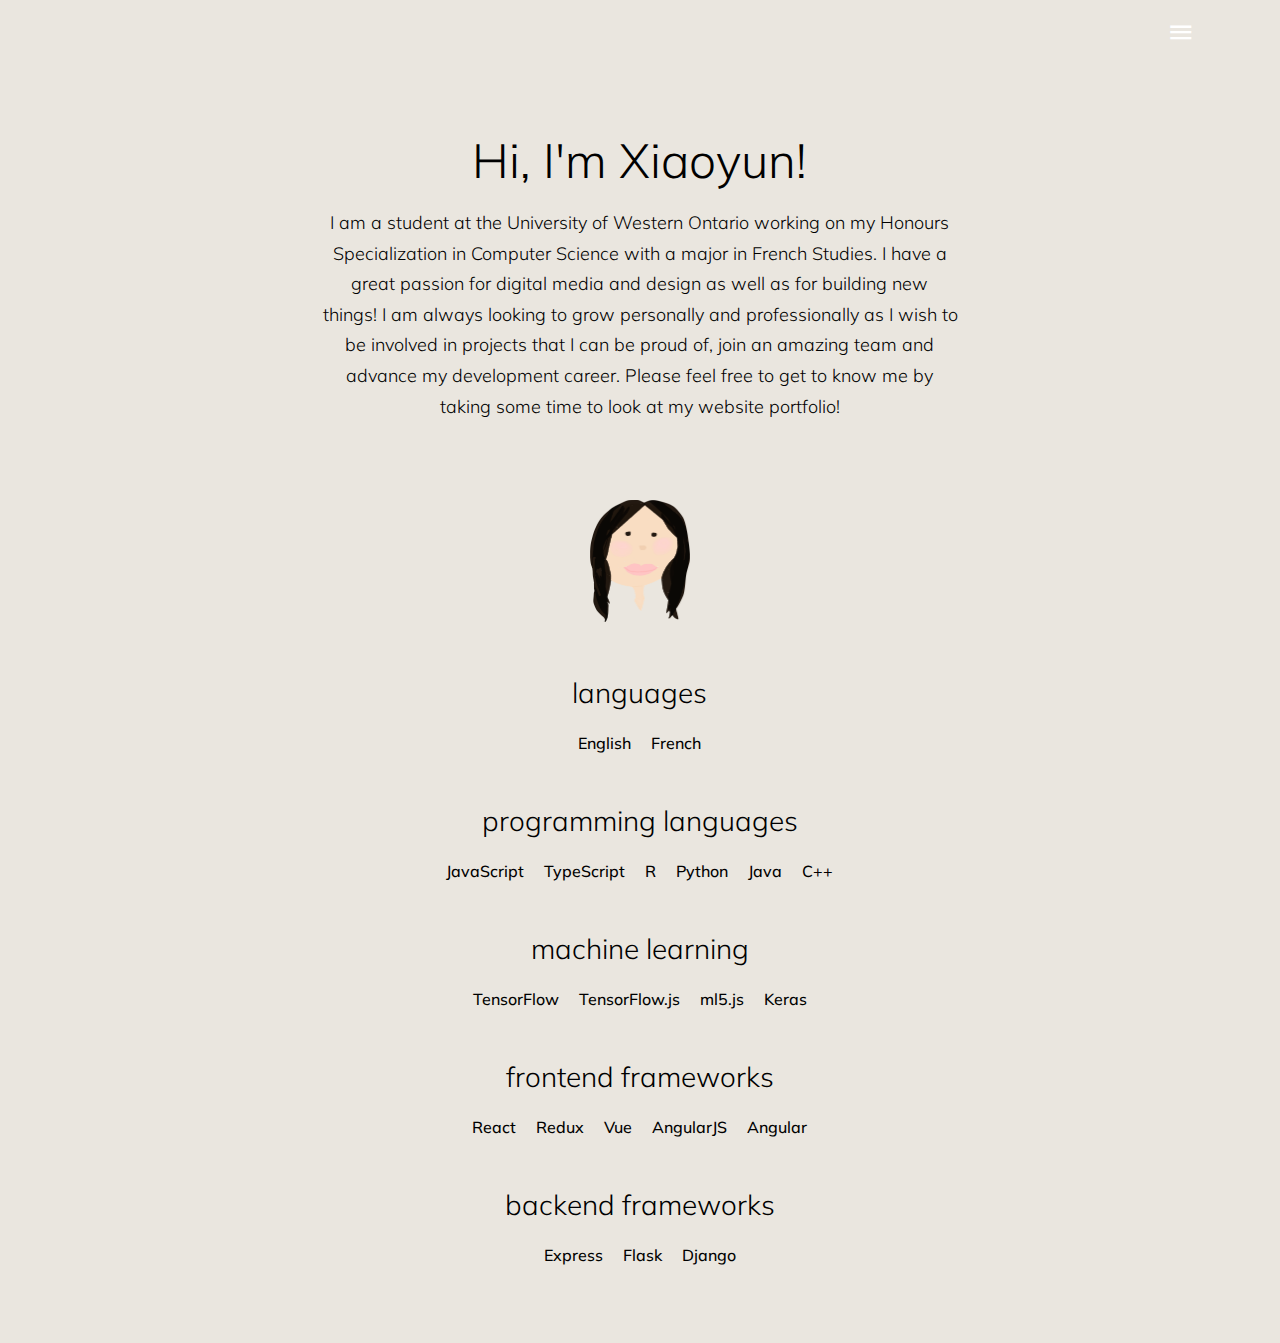
==== about.html @ 7865660e "about,html chane" ====
<!doctype html>
<html lang="en">

  <head>
    <title>Xiaoyun Bonato</title>
    <meta charset="utf-8">
    <meta name="viewport" content="width=device-width, initial-scale=1, shrink-to-fit=no">
 <link rel="shortcut icon" type="image/png" href="images/xb.png"/>

    <link href="https://fonts.googleapis.com/css?family=Muli:400,700" rel="stylesheet">

    <link rel="stylesheet" href="fonts/icomoon/style.css">

    <link rel="stylesheet" href="css/bootstrap.min.css">
    <link rel="stylesheet" href="css/bootstrap-datepicker.css">
    <link rel="stylesheet" href="css/jquery.fancybox.min.css">
    <link rel="stylesheet" href="css/owl.carousel.min.css">
    <link rel="stylesheet" href="css/owl.theme.default.min.css">
    <link rel="stylesheet" href="fonts/flaticon/font/flaticon.css">
    <link rel="stylesheet" href="css/aos.css">

    <!-- MAIN CSS -->
    <link rel="stylesheet" href="css/style.css">

  </head>

  <body data-spy="scroll" data-target=".site-navbar-target" data-offset="300">

    
    <div class="site-wrap" id="home-section">

      <div class="site-mobile-menu site-navbar-target">
        <div class="site-mobile-menu-header">
          <div class="site-mobile-menu-close mt-3">
            <span class="icon-close2 js-menu-toggle"></span>
          </div>
        </div>
        <div class="site-mobile-menu-body"></div>
      </div>



      <header class="site-navbar site-navbar-target" role="banner">

        <div class="container">
          <div class="row align-items-center position-relative">

            <div class="col-3 ">
              <div class="site-logo">
              </div>
            </div>

            <div class="col-9  text-right">
              

              <span class="d-inline-block d-lg-block"><a href="#" class="text-white site-menu-toggle js-menu-toggle py-5 text-white"><span class="icon-menu h3 text-white"></span></a></span>

              

              <nav class="site-navigation text-right ml-auto d-none d-lg-none" role="navigation">
                <ul class="site-menu main-menu js-clone-nav ml-auto ">
                  <li><a href="index.html" class="nav-link">Home</a></li>
                  <li><a href="about.html" class="nav-link">About</a></li>
                  <li><a href="work.html" class="nav-link">Work</a></li>
                  <li><a href="contact.html" class="nav-link">Contact</a></li>
                </ul>
              </nav>
            </div>

            
          </div>
        </div>

      </header>

    <div class="ftco-blocks-cover-1">
      <div class="site-section-cover overlay" style="background-color: #EAE6DF">
        <div class="container">
          <div class="row align-items-center justify-content-center">
            <div class="col-md-7 text-center">
                <div img src="images/xiaoxiao.png" class="img-fluid" alt="Responsive image">
                    <br>
                    <br>
                    <br>
                    <br>
                    <br>
              <h1 class="mb-4 text-black">Hi, I'm Xiaoyun!</h1>
              <p class="mb-4 text-black">I am a student at the University of Western Ontario working on my Honours Specialization in Computer Science with a major in French Studies. I have a great passion for digital media and design as well as for building new things! I am always looking to grow personally and professionally as I wish to be involved in projects that I can be proud of, join an amazing team and advance my development career. Please feel free to get to know me by taking some time to look at my website portfolio! </p>
                    <br>
                    <br>
                    <img src= "images/xia.png" align= "center" width="100px">
                    <br>
                    <br>
                         <br>     
             <h3 class="mb-4 text-black">languages</h3>
                    <h6 class="mb-4 text-black">English &nbsp; &nbsp; French</h6>
                    <br>
                    <h3 class="mb-4 text-black">programming languages</h3>
                    <h6 class="mb-4 text-black">JavaScript &nbsp; &nbsp; TypeScript &nbsp; &nbsp; R &nbsp; &nbsp; Python &nbsp; &nbsp; Java &nbsp; &nbsp; C++</h6>
                    <br>
                    <h3 class="mb-4 text-black">machine learning</h3>
                    <h6 class="mb-4 text-black">TensorFlow &nbsp; &nbsp;  TensorFlow.js &nbsp; &nbsp;  ml5.js &nbsp; &nbsp;  Keras</h6>
                    <br>
                    <h3 class="mb-4 text-black">frontend frameworks</h3>
                    <h6 class="mb-4 text-black">React &nbsp; &nbsp; Redux &nbsp; &nbsp; Vue &nbsp; &nbsp; AngularJS &nbsp; &nbsp; Angular</h6>
                    <br>
                    <h3 class="mb-4 text-black">backend frameworks</h3>
                    <h6 class="mb-4 text-black">Express &nbsp; &nbsp; Flask &nbsp; &nbsp; Django</h6>
                    <br>
                    <br>
                    
                    


                    

                    

              
            </div>
          </div>
        </div>
      </div>
    </div>
      </div>
        </div>


    <script src="js/jquery-3.3.1.min.js"></script>
    <script src="js/jquery-migrate-3.0.0.js"></script>
    <script src="js/popper.min.js"></script>
    <script src="js/bootstrap.min.js"></script>
    <script src="js/owl.carousel.min.js"></script>
    <script src="js/jquery.sticky.js"></script>
    <script src="js/jquery.waypoints.min.js"></script>
    <script src="js/jquery.animateNumber.min.js"></script>
    <script src="js/jquery.fancybox.min.js"></script>
    <script src="js/jquery.stellar.min.js"></script>
    <script src="js/jquery.easing.1.3.js"></script>
    <script src="js/bootstrap-datepicker.min.js"></script>
    <script src="js/isotope.pkgd.min.js"></script>
    <script src="js/aos.js"></script>

    <script src="js/main.js"></script>

  </body>

</html>
---- fonts/icomoon/style.css ----
@font-face {
  font-family: 'icomoon';
  src:  url('fonts/icomoon.eot?10si43');
  src:  url('fonts/icomoon.eot?10si43#iefix') format('embedded-opentype'),
    url('fonts/icomoon.ttf?10si43') format('truetype'),
    url('fonts/icomoon.woff?10si43') format('woff'),
    url('fonts/icomoon.svg?10si43#icomoon') format('svg');
  font-weight: normal;
  font-style: normal;
}

[class^="icon-"], [class*=" icon-"] {
  /* use !important to prevent issues with browser extensions that change fonts */
  font-family: 'icomoon' !important;
  speak: none;
  font-style: normal;
  font-weight: normal;
  font-variant: normal;
  text-transform: none;
  line-height: 1;

  /* Better Font Rendering =========== */
  -webkit-font-smoothing: antialiased;
  -moz-osx-font-smoothing: grayscale;
}

.icon-asterisk:before {
  content: "\f069";
}
.icon-plus:before {
  content: "\f067";
}
.icon-question:before {
  content: "\f128";
}
.icon-minus:before {
  content: "\f068";
}
.icon-glass:before {
  content: "\f000";
}
.icon-music:before {
  content: "\f001";
}
.icon-search:before {
  content: "\f002";
}
.icon-envelope-o:before {
  content: "\f003";
}
.icon-heart:before {
  content: "\f004";
}
.icon-star:before {
  content: "\f005";
}
.icon-star-o:before {
  content: "\f006";
}
.icon-user:before {
  content: "\f007";
}
.icon-film:before {
  content: "\f008";
}
.icon-th-large:before {
  content: "\f009";
}
.icon-th:before {
  content: "\f00a";
}
.icon-th-list:before {
  content: "\f00b";
}
.icon-check:before {
  content: "\f00c";
}
.icon-close:before {
  content: "\f00d";
}
.icon-remove:before {
  content: "\f00d";
}
.icon-times:before {
  content: "\f00d";
}
.icon-search-plus:before {
  content: "\f00e";
}
.icon-search-minus:before {
  content: "\f010";
}
.icon-power-off:before {
  content: "\f011";
}
.icon-signal:before {
  content: "\f012";
}
.icon-cog:before {
  content: "\f013";
}
.icon-gear:before {
  content: "\f013";
}
.icon-trash-o:before {
  content: "\f014";
}
.icon-home:before {
  content: "\f015";
}
.icon-file-o:before {
  content: "\f016";
}
.icon-clock-o:before {
  content: "\f017";
}
.icon-road:before {
  content: "\f018";
}
.icon-download:before {
  content: "\f019";
}
.icon-arrow-circle-o-down:before {
  content: "\f01a";
}
.icon-arrow-circle-o-up:before {
  content: "\f01b";
}
.icon-inbox:before {
  content: "\f01c";
}
.icon-play-circle-o:before {
  content: "\f01d";
}
.icon-repeat:before {
  content: "\f01e";
}
.icon-rotate-right:before {
  content: "\f01e";
}
.icon-refresh:before {
  content: "\f021";
}
.icon-list-alt:before {
  content: "\f022";
}
.icon-lock:before {
  content: "\f023";
}
.icon-flag:before {
  content: "\f024";
}
.icon-headphones:before {
  content: "\f025";
}
.icon-volume-off:before {
  content: "\f026";
}
.icon-volume-down:before {
  content: "\f027";
}
.icon-volume-up:before {
  content: "\f028";
}
.icon-qrcode:before {
  content: "\f029";
}
.icon-barcode:before {
  content: "\f02a";
}
.icon-tag:before {
  content: "\f02b";
}
.icon-tags:before {
  content: "\f02c";
}
.icon-book:before {
  content: "\f02d";
}
.icon-bookmark:before {
  content: "\f02e";
}
.icon-print:before {
  content: "\f02f";
}
.icon-camera:before {
  content: "\f030";
}
.icon-font:before {
  content: "\f031";
}
.icon-bold:before {
  content: "\f032";
}
.icon-italic:before {
  content: "\f033";
}
.icon-text-height:before {
  content: "\f034";
}
.icon-text-width:before {
  content: "\f035";
}
.icon-align-left:before {
  content: "\f036";
}
.icon-align-center:before {
  content: "\f037";
}
.icon-align-right:before {
  content: "\f038";
}
.icon-align-justify:before {
  content: "\f039";
}
.icon-list:before {
  content: "\f03a";
}
.icon-dedent:before {
  content: "\f03b";
}
.icon-outdent:before {
  content: "\f03b";
}
.icon-indent:before {
  content: "\f03c";
}
.icon-video-camera:before {
  content: "\f03d";
}
.icon-image:before {
  content: "\f03e";
}
.icon-photo:before {
  content: "\f03e";
}
.icon-picture-o:before {
  content: "\f03e";
}
.icon-pencil:before {
  content: "\f040";
}
.icon-map-marker:before {
  content: "\f041";
}
.icon-adjust:before {
  content: "\f042";
}
.icon-tint:before {
  content: "\f043";
}
.icon-edit:before {
  content: "\f044";
}
.icon-pencil-square-o:before {
  content: "\f044";
}
.icon-share-square-o:before {
  content: "\f045";
}
.icon-check-square-o:before {
  content: "\f046";
}
.icon-arrows:before {
  content: "\f047";
}
.icon-step-backward:before {
  content: "\f048";
}
.icon-fast-backward:before {
  content: "\f049";
}
.icon-backward:before {
  content: "\f04a";
}
.icon-play:before {
  content: "\f04b";
}
.icon-pause:before {
  content: "\f04c";
}
.icon-stop:before {
  content: "\f04d";
}
.icon-forward:before {
  content: "\f04e";
}
.icon-fast-forward:before {
  content: "\f050";
}
.icon-step-forward:before {
  content: "\f051";
}
.icon-eject:before {
  content: "\f052";
}
.icon-chevron-left:before {
  content: "\f053";
}
.icon-chevron-right:before {
  content: "\f054";
}
.icon-plus-circle:before {
  content: "\f055";
}
.icon-minus-circle:before {
  content: "\f056";
}
.icon-times-circle:before {
  content: "\f057";
}
.icon-check-circle:before {
  content: "\f058";
}
.icon-question-circle:before {
  content: "\f059";
}
.icon-info-circle:before {
  content: "\f05a";
}
.icon-crosshairs:before {
  content: "\f05b";
}
.icon-times-circle-o:before {
  content: "\f05c";
}
.icon-check-circle-o:before {
  content: "\f05d";
}
.icon-ban:before {
  content: "\f05e";
}
.icon-arrow-left:before {
  content: "\f060";
}
.icon-arrow-right:before {
  content: "\f061";
}
.icon-arrow-up:before {
  content: "\f062";
}
.icon-arrow-down:before {
  content: "\f063";
}
.icon-mail-forward:before {
  content: "\f064";
}
.icon-share:before {
  content: "\f064";
}
.icon-expand:before {
  content: "\f065";
}
.icon-compress:before {
  content: "\f066";
}
.icon-exclamation-circle:before {
  content: "\f06a";
}
.icon-gift:before {
  content: "\f06b";
}
.icon-leaf:before {
  content: "\f06c";
}
.icon-fire:before {
  content: "\f06d";
}
.icon-eye:before {
  content: "\f06e";
}
.icon-eye-slash:before {
  content: "\f070";
}
.icon-exclamation-triangle:before {
  content: "\f071";
}
.icon-warning:before {
  content: "\f071";
}
.icon-plane:before {
  content: "\f072";
}
.icon-calendar:before {
  content: "\f073";
}
.icon-random:before {
  content: "\f074";
}
.icon-comment:before {
  content: "\f075";
}
.icon-magnet:before {
  content: "\f076";
}
.icon-chevron-up:before {
  content: "\f077";
}
.icon-chevron-down:before {
  content: "\f078";
}
.icon-retweet:before {
  content: "\f079";
}
.icon-shopping-cart:before {
  content: "\f07a";
}
.icon-folder:before {
  content: "\f07b";
}
.icon-folder-open:before {
  content: "\f07c";
}
.icon-arrows-v:before {
  content: "\f07d";
}
.icon-arrows-h:before {
  content: "\f07e";
}
.icon-bar-chart:before {
  content: "\f080";
}
.icon-bar-chart-o:before {
  content: "\f080";
}
.icon-twitter-square:before {
  content: "\f081";
}
.icon-facebook-square:before {
  content: "\f082";
}
.icon-camera-retro:before {
  content: "\f083";
}
.icon-key:before {
  content: "\f084";
}
.icon-cogs:before {
  content: "\f085";
}
.icon-gears:before {
  content: "\f085";
}
.icon-comments:before {
  content: "\f086";
}
.icon-thumbs-o-up:before {
  content: "\f087";
}
.icon-thumbs-o-down:before {
  content: "\f088";
}
.icon-star-half:before {
  content: "\f089";
}
.icon-heart-o:before {
  content: "\f08a";
}
.icon-sign-out:before {
  content: "\f08b";
}
.icon-linkedin-square:before {
  content: "\f08c";
}
.icon-thumb-tack:before {
  content: "\f08d";
}
.icon-external-link:before {
  content: "\f08e";
}
.icon-sign-in:before {
  content: "\f090";
}
.icon-trophy:before {
  content: "\f091";
}
.icon-github-square:before {
  content: "\f092";
}
.icon-upload:before {
  content: "\f093";
}
.icon-lemon-o:before {
  content: "\f094";
}
.icon-phone:before {
  content: "\f095";
}
.icon-square-o:before {
  content: "\f096";
}
.icon-bookmark-o:before {
  content: "\f097";
}
.icon-phone-square:before {
  content: "\f098";
}
.icon-twitter:before {
  content: "\f099";
}
.icon-facebook:before {
  content: "\f09a";
}
.icon-facebook-f:before {
  content: "\f09a";
}
.icon-github:before {
  content: "\f09b";
}
.icon-unlock:before {
  content: "\f09c";
}
.icon-credit-card:before {
  content: "\f09d";
}
.icon-feed:before {
  content: "\f09e";
}
.icon-rss:before {
  content: "\f09e";
}
.icon-hdd-o:before {
  content: "\f0a0";
}
.icon-bullhorn:before {
  content: "\f0a1";
}
.icon-bell-o:before {
  content: "\f0a2";
}
.icon-certificate:before {
  content: "\f0a3";
}
.icon-hand-o-right:before {
  content: "\f0a4";
}
.icon-hand-o-left:before {
  content: "\f0a5";
}
.icon-hand-o-up:before {
  content: "\f0a6";
}
.icon-hand-o-down:before {
  content: "\f0a7";
}
.icon-arrow-circle-left:before {
  content: "\f0a8";
}
.icon-arrow-circle-right:before {
  content: "\f0a9";
}
.icon-arrow-circle-up:before {
  content: "\f0aa";
}
.icon-arrow-circle-down:before {
  content: "\f0ab";
}
.icon-globe:before {
  content: "\f0ac";
}
.icon-wrench:before {
  content: "\f0ad";
}
.icon-tasks:before {
  content: "\f0ae";
}
.icon-filter:before {
  content: "\f0b0";
}
.icon-briefcase:before {
  content: "\f0b1";
}
.icon-arrows-alt:before {
  content: "\f0b2";
}
.icon-group:before {
  content: "\f0c0";
}
.icon-users:before {
  content: "\f0c0";
}
.icon-chain:before {
  content: "\f0c1";
}
.icon-link:before {
  content: "\f0c1";
}
.icon-cloud:before {
  content: "\f0c2";
}
.icon-flask:before {
  content: "\f0c3";
}
.icon-cut:before {
  content: "\f0c4";
}
.icon-scissors:before {
  content: "\f0c4";
}
.icon-copy:before {
  content: "\f0c5";
}
.icon-files-o:before {
  content: "\f0c5";
}
.icon-paperclip:before {
  content: "\f0c6";
}
.icon-floppy-o:before {
  content: "\f0c7";
}
.icon-save:before {
  content: "\f0c7";
}
.icon-square:before {
  content: "\f0c8";
}
.icon-bars:before {
  content: "\f0c9";
}
.icon-navicon:before {
  content: "\f0c9";
}
.icon-reorder:before {
  content: "\f0c9";
}
.icon-list-ul:before {
  content: "\f0ca";
}
.icon-list-ol:before {
  content: "\f0cb";
}
.icon-strikethrough:before {
  content: "\f0cc";
}
.icon-underline:before {
  content: "\f0cd";
}
.icon-table:before {
  content: "\f0ce";
}
.icon-magic:before {
  content: "\f0d0";
}
.icon-truck:before {
  content: "\f0d1";
}
.icon-pinterest:before {
  content: "\f0d2";
}
.icon-pinterest-square:before {
  content: "\f0d3";
}
.icon-google-plus-square:before {
  content: "\f0d4";
}
.icon-google-plus:before {
  content: "\f0d5";
}
.icon-money:before {
  content: "\f0d6";
}
.icon-caret-down:before {
  content: "\f0d7";
}
.icon-caret-up:before {
  content: "\f0d8";
}
.icon-caret-left:before {
  content: "\f0d9";
}
.icon-caret-right:before {
  content: "\f0da";
}
.icon-columns:before {
  content: "\f0db";
}
.icon-sort:before {
  content: "\f0dc";
}
.icon-unsorted:before {
  content: "\f0dc";
}
.icon-sort-desc:before {
  content: "\f0dd";
}
.icon-sort-down:before {
  content: "\f0dd";
}
.icon-sort-asc:before {
  content: "\f0de";
}
.icon-sort-up:before {
  content: "\f0de";
}
.icon-envelope:before {
  content: "\f0e0";
}
.icon-linkedin:before {
  content: "\f0e1";
}
.icon-rotate-left:before {
  content: "\f0e2";
}
.icon-undo:before {
  content: "\f0e2";
}
.icon-gavel:before {
  content: "\f0e3";
}
.icon-legal:before {
  content: "\f0e3";
}
.icon-dashboard:before {
  content: "\f0e4";
}
.icon-tachometer:before {
  content: "\f0e4";
}
.icon-comment-o:before {
  content: "\f0e5";
}
.icon-comments-o:before {
  content: "\f0e6";
}
.icon-bolt:before {
  content: "\f0e7";
}
.icon-flash:before {
  content: "\f0e7";
}
.icon-sitemap:before {
  content: "\f0e8";
}
.icon-umbrella:before {
  content: "\f0e9";
}
.icon-clipboard:before {
  content: "\f0ea";
}
.icon-paste:before {
  content: "\f0ea";
}
.icon-lightbulb-o:before {
  content: "\f0eb";
}
.icon-exchange:before {
  content: "\f0ec";
}
.icon-cloud-download:before {
  content: "\f0ed";
}
.icon-cloud-upload:before {
  content: "\f0ee";
}
.icon-user-md:before {
  content: "\f0f0";
}
.icon-stethoscope:before {
  content: "\f0f1";
}
.icon-suitcase:before {
  content: "\f0f2";
}
.icon-bell:before {
  content: "\f0f3";
}
.icon-coffee:before {
  content: "\f0f4";
}
.icon-cutlery:before {
  content: "\f0f5";
}
.icon-file-text-o:before {
  content: "\f0f6";
}
.icon-building-o:before {
  content: "\f0f7";
}
.icon-hospital-o:before {
  content: "\f0f8";
}
.icon-ambulance:before {
  content: "\f0f9";
}
.icon-medkit:before {
  content: "\f0fa";
}
.icon-fighter-jet:before {
  content: "\f0fb";
}
.icon-beer:before {
  content: "\f0fc";
}
.icon-h-square:before {
  content: "\f0fd";
}
.icon-plus-square:before {
  content: "\f0fe";
}
.icon-angle-double-left:before {
  content: "\f100";
}
.icon-angle-double-right:before {
  content: "\f101";
}
.icon-angle-double-up:before {
  content: "\f102";
}
.icon-angle-double-down:before {
  content: "\f103";
}
.icon-angle-left:before {
  content: "\f104";
}
.icon-angle-right:before {
  content: "\f105";
}
.icon-angle-up:before {
  content: "\f106";
}
.icon-angle-down:before {
  content: "\f107";
}
.icon-desktop:before {
  content: "\f108";
}
.icon-laptop:before {
  content: "\f109";
}
.icon-tablet:before {
  content: "\f10a";
}
.icon-mobile:before {
  content: "\f10b";
}
.icon-mobile-phone:before {
  content: "\f10b";
}
.icon-circle-o:before {
  content: "\f10c";
}
.icon-quote-left:before {
  content: "\f10d";
}
.icon-quote-right:before {
  content: "\f10e";
}
.icon-spinner:before {
  content: "\f110";
}
.icon-circle:before {
  content: "\f111";
}
.icon-mail-reply:before {
  content: "\f112";
}
.icon-reply:before {
  content: "\f112";
}
.icon-github-alt:before {
  content: "\f113";
}
.icon-folder-o:before {
  content: "\f114";
}
.icon-folder-open-o:before {
  content: "\f115";
}
.icon-smile-o:before {
  content: "\f118";
}
.icon-frown-o:before {
  content: "\f119";
}
.icon-meh-o:before {
  content: "\f11a";
}
.icon-gamepad:before {
  content: "\f11b";
}
.icon-keyboard-o:before {
  content: "\f11c";
}
.icon-flag-o:before {
  content: "\f11d";
}
.icon-flag-checkered:before {
  content: "\f11e";
}
.icon-terminal:before {
  content: "\f120";
}
.icon-code:before {
  content: "\f121";
}
.icon-mail-reply-all:before {
  content: "\f122";
}
.icon-reply-all:before {
  content: "\f122";
}
.icon-star-half-empty:before {
  content: "\f123";
}
.icon-star-half-full:before {
  content: "\f123";
}
.icon-star-half-o:before {
  content: "\f123";
}
.icon-location-arrow:before {
  content: "\f124";
}
.icon-crop:before {
  content: "\f125";
}
.icon-code-fork:before {
  content: "\f126";
}
.icon-chain-broken:before {
  content: "\f127";
}
.icon-unlink:before {
  content: "\f127";
}
.icon-info:before {
  content: "\f129";
}
.icon-exclamation:before {
  content: "\f12a";
}
.icon-superscript:before {
  content: "\f12b";
}
.icon-subscript:before {
  content: "\f12c";
}
.icon-eraser:before {
  content: "\f12d";
}
.icon-puzzle-piece:before {
  content: "\f12e";
}
.icon-microphone:before {
  content: "\f130";
}
.icon-microphone-slash:before {
  content: "\f131";
}
.icon-shield:before {
  content: "\f132";
}
.icon-calendar-o:before {
  content: "\f133";
}
.icon-fire-extinguisher:before {
  content: "\f134";
}
.icon-rocket:before {
  content: "\f135";
}
.icon-maxcdn:before {
  content: "\f136";
}
.icon-chevron-circle-left:before {
  content: "\f137";
}
.icon-chevron-circle-right:before {
  content: "\f138";
}
.icon-chevron-circle-up:before {
  content: "\f139";
}
.icon-chevron-circle-down:before {
  content: "\f13a";
}
.icon-html5:before {
  content: "\f13b";
}
.icon-css3:before {
  content: "\f13c";
}
.icon-anchor:before {
  content: "\f13d";
}
.icon-unlock-alt:before {
  content: "\f13e";
}
.icon-bullseye:before {
  content: "\f140";
}
.icon-ellipsis-h:before {
  content: "\f141";
}
.icon-ellipsis-v:before {
  content: "\f142";
}
.icon-rss-square:before {
  content: "\f143";
}
.icon-play-circle:before {
  content: "\f144";
}
.icon-ticket:before {
  content: "\f145";
}
.icon-minus-square:before {
  content: "\f146";
}
.icon-minus-square-o:before {
  content: "\f147";
}
.icon-level-up:before {
  content: "\f148";
}
.icon-level-down:before {
  content: "\f149";
}
.icon-check-square:before {
  content: "\f14a";
}
.icon-pencil-square:before {
  content: "\f14b";
}
.icon-external-link-square:before {
  content: "\f14c";
}
.icon-share-square:before {
  content: "\f14d";
}
.icon-compass:before {
  content: "\f14e";
}
.icon-caret-square-o-down:before {
  content: "\f150";
}
.icon-toggle-down:before {
  content: "\f150";
}
.icon-caret-square-o-up:before {
  content: "\f151";
}
.icon-toggle-up:before {
  content: "\f151";
}
.icon-caret-square-o-right:before {
  content: "\f152";
}
.icon-toggle-right:before {
  content: "\f152";
}
.icon-eur:before {
  content: "\f153";
}
.icon-euro:before {
  content: "\f153";
}
.icon-gbp:before {
  content: "\f154";
}
.icon-dollar:before {
  content: "\f155";
}
.icon-usd:before {
  content: "\f155";
}
.icon-inr:before {
  content: "\f156";
}
.icon-rupee:before {
  content: "\f156";
}
.icon-cny:before {
  content: "\f157";
}
.icon-jpy:before {
  content: "\f157";
}
.icon-rmb:before {
  content: "\f157";
}
.icon-yen:before {
  content: "\f157";
}
.icon-rouble:before {
  content: "\f158";
}
.icon-rub:before {
  content: "\f158";
}
.icon-ruble:before {
  content: "\f158";
}
.icon-krw:before {
  content: "\f159";
}
.icon-won:before {
  content: "\f159";
}
.icon-bitcoin:before {
  content: "\f15a";
}
.icon-btc:before {
  content: "\f15a";
}
.icon-file:before {
  content: "\f15b";
}
.icon-file-text:before {
  content: "\f15c";
}
.icon-sort-alpha-asc:before {
  content: "\f15d";
}
.icon-sort-alpha-desc:before {
  content: "\f15e";
}
.icon-sort-amount-asc:before {
  content: "\f160";
}
.icon-sort-amount-desc:before {
  content: "\f161";
}
.icon-sort-numeric-asc:before {
  content: "\f162";
}
.icon-sort-numeric-desc:before {
  content: "\f163";
}
.icon-thumbs-up:before {
  content: "\f164";
}
.icon-thumbs-down:before {
  content: "\f165";
}
.icon-youtube-square:before {
  content: "\f166";
}
.icon-youtube:before {
  content: "\f167";
}
.icon-xing:before {
  content: "\f168";
}
.icon-xing-square:before {
  content: "\f169";
}
.icon-youtube-play:before {
  content: "\f16a";
}
.icon-dropbox:before {
  content: "\f16b";
}
.icon-stack-overflow:before {
  content: "\f16c";
}
.icon-instagram:before {
  content: "\f16d";
}
.icon-flickr:before {
  content: "\f16e";
}
.icon-adn:before {
  content: "\f170";
}
.icon-bitbucket:before {
  content: "\f171";
}
.icon-bitbucket-square:before {
  content: "\f172";
}
.icon-tumblr:before {
  content: "\f173";
}
.icon-tumblr-square:before {
  content: "\f174";
}
.icon-long-arrow-down:before {
  content: "\f175";
}
.icon-long-arrow-up:before {
  content: "\f176";
}
.icon-long-arrow-left:before {
  content: "\f177";
}
.icon-long-arrow-right:before {
  content: "\f178";
}
.icon-apple:before {
  content: "\f179";
}
.icon-windows:before {
  content: "\f17a";
}
.icon-android:before {
  content: "\f17b";
}
.icon-linux:before {
  content: "\f17c";
}
.icon-dribbble:before {
  content: "\f17d";
}
.icon-skype:before {
  content: "\f17e";
}
.icon-foursquare:before {
  content: "\f180";
}
.icon-trello:before {
  content: "\f181";
}
.icon-female:before {
  content: "\f182";
}
.icon-male:before {
  content: "\f183";
}
.icon-gittip:before {
  content: "\f184";
}
.icon-gratipay:before {
  content: "\f184";
}
.icon-sun-o:before {
  content: "\f185";
}
.icon-moon-o:before {
  content: "\f186";
}
.icon-archive:before {
  content: "\f187";
}
.icon-bug:before {
  content: "\f188";
}
.icon-vk:before {
  content: "\f189";
}
.icon-weibo:before {
  content: "\f18a";
}
.icon-renren:before {
  content: "\f18b";
}
.icon-pagelines:before {
  content: "\f18c";
}
.icon-stack-exchange:before {
  content: "\f18d";
}
.icon-arrow-circle-o-right:before {
  content: "\f18e";
}
.icon-arrow-circle-o-left:before {
  content: "\f190";
}
.icon-caret-square-o-left:before {
  content: "\f191";
}
.icon-toggle-left:before {
  content: "\f191";
}
.icon-dot-circle-o:before {
  content: "\f192";
}
.icon-wheelchair:before {
  content: "\f193";
}
.icon-vimeo-square:before {
  content: "\f194";
}
.icon-try:before {
  content: "\f195";
}
.icon-turkish-lira:before {
  content: "\f195";
}
.icon-plus-square-o:before {
  content: "\f196";
}
.icon-space-shuttle:before {
  content: "\f197";
}
.icon-slack:before {
  content: "\f198";
}
.icon-envelope-square:before {
  content: "\f199";
}
.icon-wordpress:before {
  content: "\f19a";
}
.icon-openid:before {
  content: "\f19b";
}
.icon-bank:before {
  content: "\f19c";
}
.icon-institution:before {
  content: "\f19c";
}
.icon-university:before {
  content: "\f19c";
}
.icon-graduation-cap:before {
  content: "\f19d";
}
.icon-mortar-board:before {
  content: "\f19d";
}
.icon-yahoo:before {
  content: "\f19e";
}
.icon-google:before {
  content: "\f1a0";
}
.icon-reddit:before {
  content: "\f1a1";
}
.icon-reddit-square:before {
  content: "\f1a2";
}
.icon-stumbleupon-circle:before {
  content: "\f1a3";
}
.icon-stumbleupon:before {
  content: "\f1a4";
}
.icon-delicious:before {
  content: "\f1a5";
}
.icon-digg:before {
  content: "\f1a6";
}
.icon-pied-piper-pp:before {
  content: "\f1a7";
}
.icon-pied-piper-alt:before {
  content: "\f1a8";
}
.icon-drupal:before {
  content: "\f1a9";
}
.icon-joomla:before {
  content: "\f1aa";
}
.icon-language:before {
  content: "\f1ab";
}
.icon-fax:before {
  content: "\f1ac";
}
.icon-building:before {
  content: "\f1ad";
}
.icon-child:before {
  content: "\f1ae";
}
.icon-paw:before {
  content: "\f1b0";
}
.icon-spoon:before {
  content: "\f1b1";
}
.icon-cube:before {
  content: "\f1b2";
}
.icon-cubes:before {
  content: "\f1b3";
}
.icon-behance:before {
  content: "\f1b4";
}
.icon-behance-square:before {
  content: "\f1b5";
}
.icon-steam:before {
  content: "\f1b6";
}
.icon-steam-square:before {
  content: "\f1b7";
}
.icon-recycle:before {
  content: "\f1b8";
}
.icon-automobile:before {
  content: "\f1b9";
}
.icon-car:before {
  content: "\f1b9";
}
.icon-cab:before {
  content: "\f1ba";
}
.icon-taxi:before {
  content: "\f1ba";
}
.icon-tree:before {
  content: "\f1bb";
}
.icon-spotify:before {
  content: "\f1bc";
}
.icon-deviantart:before {
  content: "\f1bd";
}
.icon-soundcloud:before {
  content: "\f1be";
}
.icon-database:before {
  content: "\f1c0";
}
.icon-file-pdf-o:before {
  content: "\f1c1";
}
.icon-file-word-o:before {
  content: "\f1c2";
}
.icon-file-excel-o:before {
  content: "\f1c3";
}
.icon-file-powerpoint-o:before {
  content: "\f1c4";
}
.icon-file-image-o:before {
  content: "\f1c5";
}
.icon-file-photo-o:before {
  content: "\f1c5";
}
.icon-file-picture-o:before {
  content: "\f1c5";
}
.icon-file-archive-o:before {
  content: "\f1c6";
}
.icon-file-zip-o:before {
  content: "\f1c6";
}
.icon-file-audio-o:before {
  content: "\f1c7";
}
.icon-file-sound-o:before {
  content: "\f1c7";
}
.icon-file-movie-o:before {
  content: "\f1c8";
}
.icon-file-video-o:before {
  content: "\f1c8";
}
.icon-file-code-o:before {
  content: "\f1c9";
}
.icon-vine:before {
  content: "\f1ca";
}
.icon-codepen:before {
  content: "\f1cb";
}
.icon-jsfiddle:before {
  content: "\f1cc";
}
.icon-life-bouy:before {
  content: "\f1cd";
}
.icon-life-buoy:before {
  content: "\f1cd";
}
.icon-life-ring:before {
  content: "\f1cd";
}
.icon-life-saver:before {
  content: "\f1cd";
}
.icon-support:before {
  content: "\f1cd";
}
.icon-circle-o-notch:before {
  content: "\f1ce";
}
.icon-ra:before {
  content: "\f1d0";
}
.icon-rebel:before {
  content: "\f1d0";
}
.icon-resistance:before {
  content: "\f1d0";
}
.icon-empire:before {
  content: "\f1d1";
}
.icon-ge:before {
  content: "\f1d1";
}
.icon-git-square:before {
  content: "\f1d2";
}
.icon-git:before {
  content: "\f1d3";
}
.icon-hacker-news:before {
  content: "\f1d4";
}
.icon-y-combinator-square:before {
  content: "\f1d4";
}
.icon-yc-square:before {
  content: "\f1d4";
}
.icon-tencent-weibo:before {
  content: "\f1d5";
}
.icon-qq:before {
  content: "\f1d6";
}
.icon-wechat:before {
  content: "\f1d7";
}
.icon-weixin:before {
  content: "\f1d7";
}
.icon-paper-plane:before {
  content: "\f1d8";
}
.icon-send:before {
  content: "\f1d8";
}
.icon-paper-plane-o:before {
  content: "\f1d9";
}
.icon-send-o:before {
  content: "\f1d9";
}
.icon-history:before {
  content: "\f1da";
}
.icon-circle-thin:before {
  content: "\f1db";
}
.icon-header:before {
  content: "\f1dc";
}
.icon-paragraph:before {
  content: "\f1dd";
}
.icon-sliders:before {
  content: "\f1de";
}
.icon-share-alt:before {
  content: "\f1e0";
}
.icon-share-alt-square:before {
  content: "\f1e1";
}
.icon-bomb:before {
  content: "\f1e2";
}
.icon-futbol-o:before {
  content: "\f1e3";
}
.icon-soccer-ball-o:before {
  content: "\f1e3";
}
.icon-tty:before {
  content: "\f1e4";
}
.icon-binoculars:before {
  content: "\f1e5";
}
.icon-plug:before {
  content: "\f1e6";
}
.icon-slideshare:before {
  content: "\f1e7";
}
.icon-twitch:before {
  content: "\f1e8";
}
.icon-yelp:before {
  content: "\f1e9";
}
.icon-newspaper-o:before {
  content: "\f1ea";
}
.icon-wifi:before {
  content: "\f1eb";
}
.icon-calculator:before {
  content: "\f1ec";
}
.icon-paypal:before {
  content: "\f1ed";
}
.icon-google-wallet:before {
  content: "\f1ee";
}
.icon-cc-visa:before {
  content: "\f1f0";
}
.icon-cc-mastercard:before {
  content: "\f1f1";
}
.icon-cc-discover:before {
  content: "\f1f2";
}
.icon-cc-amex:before {
  content: "\f1f3";
}
.icon-cc-paypal:before {
  content: "\f1f4";
}
.icon-cc-stripe:before {
  content: "\f1f5";
}
.icon-bell-slash:before {
  content: "\f1f6";
}
.icon-bell-slash-o:before {
  content: "\f1f7";
}
.icon-trash:before {
  content: "\f1f8";
}
.icon-copyright:before {
  content: "\f1f9";
}
.icon-at:before {
  content: "\f1fa";
}
.icon-eyedropper:before {
  content: "\f1fb";
}
.icon-paint-brush:before {
  content: "\f1fc";
}
.icon-birthday-cake:before {
  content: "\f1fd";
}
.icon-area-chart:before {
  content: "\f1fe";
}
.icon-pie-chart:before {
  content: "\f200";
}
.icon-line-chart:before {
  content: "\f201";
}
.icon-lastfm:before {
  content: "\f202";
}
.icon-lastfm-square:before {
  content: "\f203";
}
.icon-toggle-off:before {
  content: "\f204";
}
.icon-toggle-on:before {
  content: "\f205";
}
.icon-bicycle:before {
  content: "\f206";
}
.icon-bus:before {
  content: "\f207";
}
.icon-ioxhost:before {
  content: "\f208";
}
.icon-angellist:before {
  content: "\f209";
}
.icon-cc:before {
  content: "\f20a";
}
.icon-ils:before {
  content: "\f20b";
}
.icon-shekel:before {
  content: "\f20b";
}
.icon-sheqel:before {
  content: "\f20b";
}
.icon-meanpath:before {
  content: "\f20c";
}
.icon-buysellads:before {
  content: "\f20d";
}
.icon-connectdevelop:before {
  content: "\f20e";
}
.icon-dashcube:before {
  content: "\f210";
}
.icon-forumbee:before {
  content: "\f211";
}
.icon-leanpub:before {
  content: "\f212";
}
.icon-sellsy:before {
  content: "\f213";
}
.icon-shirtsinbulk:before {
  content: "\f214";
}
.icon-simplybuilt:before {
  content: "\f215";
}
.icon-skyatlas:before {
  content: "\f216";
}
.icon-cart-plus:before {
  content: "\f217";
}
.icon-cart-arrow-down:before {
  content: "\f218";
}
.icon-diamond:before {
  content: "\f219";
}
.icon-ship:before {
  content: "\f21a";
}
.icon-user-secret:before {
  content: "\f21b";
}
.icon-motorcycle:before {
  content: "\f21c";
}
.icon-street-view:before {
  content: "\f21d";
}
.icon-heartbeat:before {
  content: "\f21e";
}
.icon-venus:before {
  content: "\f221";
}
.icon-mars:before {
  content: "\f222";
}
.icon-mercury:before {
  content: "\f223";
}
.icon-intersex:before {
  content: "\f224";
}
.icon-transgender:before {
  content: "\f224";
}
.icon-transgender-alt:before {
  content: "\f225";
}
.icon-venus-double:before {
  content: "\f226";
}
.icon-mars-double:before {
  content: "\f227";
}
.icon-venus-mars:before {
  content: "\f228";
}
.icon-mars-stroke:before {
  content: "\f229";
}
.icon-mars-stroke-v:before {
  content: "\f22a";
}
.icon-mars-stroke-h:before {
  content: "\f22b";
}
.icon-neuter:before {
  content: "\f22c";
}
.icon-genderless:before {
  content: "\f22d";
}
.icon-facebook-official:before {
  content: "\f230";
}
.icon-pinterest-p:before {
  content: "\f231";
}
.icon-whatsapp:before {
  content: "\f232";
}
.icon-server:before {
  content: "\f233";
}
.icon-user-plus:before {
  content: "\f234";
}
.icon-user-times:before {
  content: "\f235";
}
.icon-bed:before {
  content: "\f236";
}
.icon-hotel:before {
  content: "\f236";
}
.icon-viacoin:before {
  content: "\f237";
}
.icon-train:before {
  content: "\f238";
}
.icon-subway:before {
  content: "\f239";
}
.icon-medium:before {
  content: "\f23a";
}
.icon-y-combinator:before {
  content: "\f23b";
}
.icon-yc:before {
  content: "\f23b";
}
.icon-optin-monster:before {
  content: "\f23c";
}
.icon-opencart:before {
  content: "\f23d";
}
.icon-expeditedssl:before {
  content: "\f23e";
}
.icon-battery:before {
  content: "\f240";
}
.icon-battery-4:before {
  content: "\f240";
}
.icon-battery-full:before {
  content: "\f240";
}
.icon-battery-3:before {
  content: "\f241";
}
.icon-battery-three-quarters:before {
  content: "\f241";
}
.icon-battery-2:before {
  content: "\f242";
}
.icon-battery-half:before {
  content: "\f242";
}
.icon-battery-1:before {
  content: "\f243";
}
.icon-battery-quarter:before {
  content: "\f243";
}
.icon-battery-0:before {
  content: "\f244";
}
.icon-battery-empty:before {
  content: "\f244";
}
.icon-mouse-pointer:before {
  content: "\f245";
}
.icon-i-cursor:before {
  content: "\f246";
}
.icon-object-group:before {
  content: "\f247";
}
.icon-object-ungroup:before {
  content: "\f248";
}
.icon-sticky-note:before {
  content: "\f249";
}
.icon-sticky-note-o:before {
  content: "\f24a";
}
.icon-cc-jcb:before {
  content: "\f24b";
}
.icon-cc-diners-club:before {
  content: "\f24c";
}
.icon-clone:before {
  content: "\f24d";
}
.icon-balance-scale:before {
  content: "\f24e";
}
.icon-hourglass-o:before {
  content: "\f250";
}
.icon-hourglass-1:before {
  content: "\f251";
}
.icon-hourglass-start:before {
  content: "\f251";
}
.icon-hourglass-2:before {
  content: "\f252";
}
.icon-hourglass-half:before {
  content: "\f252";
}
.icon-hourglass-3:before {
  content: "\f253";
}
.icon-hourglass-end:before {
  content: "\f253";
}
.icon-hourglass:before {
  content: "\f254";
}
.icon-hand-grab-o:before {
  content: "\f255";
}
.icon-hand-rock-o:before {
  content: "\f255";
}
.icon-hand-paper-o:before {
  content: "\f256";
}
.icon-hand-stop-o:before {
  content: "\f256";
}
.icon-hand-scissors-o:before {
  content: "\f257";
}
.icon-hand-lizard-o:before {
  content: "\f258";
}
.icon-hand-spock-o:before {
  content: "\f259";
}
.icon-hand-pointer-o:before {
  content: "\f25a";
}
.icon-hand-peace-o:before {
  content: "\f25b";
}
.icon-trademark:before {
  content: "\f25c";
}
.icon-registered:before {
  content: "\f25d";
}
.icon-creative-commons:before {
  content: "\f25e";
}
.icon-gg:before {
  content: "\f260";
}
.icon-gg-circle:before {
  content: "\f261";
}
.icon-tripadvisor:before {
  content: "\f262";
}
.icon-odnoklassniki:before {
  content: "\f263";
}
.icon-odnoklassniki-square:before {
  content: "\f264";
}
.icon-get-pocket:before {
  content: "\f265";
}
.icon-wikipedia-w:before {
  content: "\f266";
}
.icon-safari:before {
  content: "\f267";
}
.icon-chrome:before {
  content: "\f268";
}
.icon-firefox:before {
  content: "\f269";
}
.icon-opera:before {
  content: "\f26a";
}
.icon-internet-explorer:before {
  content: "\f26b";
}
.icon-television:before {
  content: "\f26c";
}
.icon-tv:before {
  content: "\f26c";
}
.icon-contao:before {
  content: "\f26d";
}
.icon-500px:before {
  content: "\f26e";
}
.icon-amazon:before {
  content: "\f270";
}
.icon-calendar-plus-o:before {
  content: "\f271";
}
.icon-calendar-minus-o:before {
  content: "\f272";
}
.icon-calendar-times-o:before {
  content: "\f273";
}
.icon-calendar-check-o:before {
  content: "\f274";
}
.icon-industry:before {
  content: "\f275";
}
.icon-map-pin:before {
  content: "\f276";
}
.icon-map-signs:before {
  content: "\f277";
}
.icon-map-o:before {
  content: "\f278";
}
.icon-map:before {
  content: "\f279";
}
.icon-commenting:before {
  content: "\f27a";
}
.icon-commenting-o:before {
  content: "\f27b";
}
.icon-houzz:before {
  content: "\f27c";
}
.icon-vimeo:before {
  content: "\f27d";
}
.icon-black-tie:before {
  content: "\f27e";
}
.icon-fonticons:before {
  content: "\f280";
}
.icon-reddit-alien:before {
  content: "\f281";
}
.icon-edge:before {
  content: "\f282";
}
.icon-credit-card-alt:before {
  content: "\f283";
}
.icon-codiepie:before {
  content: "\f284";
}
.icon-modx:before {
  content: "\f285";
}
.icon-fort-awesome:before {
  content: "\f286";
}
.icon-usb:before {
  content: "\f287";
}
.icon-product-hunt:before {
  content: "\f288";
}
.icon-mixcloud:before {
  content: "\f289";
}
.icon-scribd:before {
  content: "\f28a";
}
.icon-pause-circle:before {
  content: "\f28b";
}
.icon-pause-circle-o:before {
  content: "\f28c";
}
.icon-stop-circle:before {
  content: "\f28d";
}
.icon-stop-circle-o:before {
  content: "\f28e";
}
.icon-shopping-bag:before {
  content: "\f290";
}
.icon-shopping-basket:before {
  content: "\f291";
}
.icon-hashtag:before {
  content: "\f292";
}
.icon-bluetooth:before {
  content: "\f293";
}
.icon-bluetooth-b:before {
  content: "\f294";
}
.icon-percent:before {
  content: "\f295";
}
.icon-gitlab:before {
  content: "\f296";
}
.icon-wpbeginner:before {
  content: "\f297";
}
.icon-wpforms:before {
  content: "\f298";
}
.icon-envira:before {
  content: "\f299";
}
.icon-universal-access:before {
  content: "\f29a";
}
.icon-wheelchair-alt:before {
  content: "\f29b";
}
.icon-question-circle-o:before {
  content: "\f29c";
}
.icon-blind:before {
  content: "\f29d";
}
.icon-audio-description:before {
  content: "\f29e";
}
.icon-volume-control-phone:before {
  content: "\f2a0";
}
.icon-braille:before {
  content: "\f2a1";
}
.icon-assistive-listening-systems:before {
  content: "\f2a2";
}
.icon-american-sign-language-interpreting:before {
  content: "\f2a3";
}
.icon-asl-interpreting:before {
  content: "\f2a3";
}
.icon-deaf:before {
  content: "\f2a4";
}
.icon-deafness:before {
  content: "\f2a4";
}
.icon-hard-of-hearing:before {
  content: "\f2a4";
}
.icon-glide:before {
  content: "\f2a5";
}
.icon-glide-g:before {
  content: "\f2a6";
}
.icon-sign-language:before {
  content: "\f2a7";
}
.icon-signing:before {
  content: "\f2a7";
}
.icon-low-vision:before {
  content: "\f2a8";
}
.icon-viadeo:before {
  content: "\f2a9";
}
.icon-viadeo-square:before {
  content: "\f2aa";
}
.icon-snapchat:before {
  content: "\f2ab";
}
.icon-snapchat-ghost:before {
  content: "\f2ac";
}
.icon-snapchat-square:before {
  content: "\f2ad";
}
.icon-pied-piper:before {
  content: "\f2ae";
}
.icon-first-order:before {
  content: "\f2b0";
}
.icon-yoast:before {
  content: "\f2b1";
}
.icon-themeisle:before {
  content: "\f2b2";
}
.icon-google-plus-circle:before {
  content: "\f2b3";
}
.icon-google-plus-official:before {
  content: "\f2b3";
}
.icon-fa:before {
  content: "\f2b4";
}
.icon-font-awesome:before {
  content: "\f2b4";
}
.icon-handshake-o:before {
  content: "\f2b5";
}
.icon-envelope-open:before {
  content: "\f2b6";
}
.icon-envelope-open-o:before {
  content: "\f2b7";
}
.icon-linode:before {
  content: "\f2b8";
}
.icon-address-book:before {
  content: "\f2b9";
}
.icon-address-book-o:before {
  content: "\f2ba";
}
.icon-address-card:before {
  content: "\f2bb";
}
.icon-vcard:before {
  content: "\f2bb";
}
.icon-address-card-o:before {
  content: "\f2bc";
}
.icon-vcard-o:before {
  content: "\f2bc";
}
.icon-user-circle:before {
  content: "\f2bd";
}
.icon-user-circle-o:before {
  content: "\f2be";
}
.icon-user-o:before {
  content: "\f2c0";
}
.icon-id-badge:before {
  content: "\f2c1";
}
.icon-drivers-license:before {
  content: "\f2c2";
}
.icon-id-card:before {
  content: "\f2c2";
}
.icon-drivers-license-o:before {
  content: "\f2c3";
}
.icon-id-card-o:before {
  content: "\f2c3";
}
.icon-quora:before {
  content: "\f2c4";
}
.icon-free-code-camp:before {
  content: "\f2c5";
}
.icon-telegram:before {
  content: "\f2c6";
}
.icon-thermometer:before {
  content: "\f2c7";
}
.icon-thermometer-4:before {
  content: "\f2c7";
}
.icon-thermometer-full:before {
  content: "\f2c7";
}
.icon-thermometer-3:before {
  content: "\f2c8";
}
.icon-thermometer-three-quarters:before {
  content: "\f2c8";
}
.icon-thermometer-2:before {
  content: "\f2c9";
}
.icon-thermometer-half:before {
  content: "\f2c9";
}
.icon-thermometer-1:before {
  content: "\f2ca";
}
.icon-thermometer-quarter:before {
  content: "\f2ca";
}
.icon-thermometer-0:before {
  content: "\f2cb";
}
.icon-thermometer-empty:before {
  content: "\f2cb";
}
.icon-shower:before {
  content: "\f2cc";
}
.icon-bath:before {
  content: "\f2cd";
}
.icon-bathtub:before {
  content: "\f2cd";
}
.icon-s15:before {
  content: "\f2cd";
}
.icon-podcast:before {
  content: "\f2ce";
}
.icon-window-maximize:before {
  content: "\f2d0";
}
.icon-window-minimize:before {
  content: "\f2d1";
}
.icon-window-restore:before {
  content: "\f2d2";
}
.icon-times-rectangle:before {
  content: "\f2d3";
}
.icon-window-close:before {
  content: "\f2d3";
}
.icon-times-rectangle-o:before {
  content: "\f2d4";
}
.icon-window-close-o:before {
  content: "\f2d4";
}
.icon-bandcamp:before {
  content: "\f2d5";
}
.icon-grav:before {
  content: "\f2d6";
}
.icon-etsy:before {
  content: "\f2d7";
}
.icon-imdb:before {
  content: "\f2d8";
}
.icon-ravelry:before {
  content: "\f2d9";
}
.icon-eercast:before {
  content: "\f2da";
}
.icon-microchip:before {
  content: "\f2db";
}
.icon-snowflake-o:before {
  content: "\f2dc";
}
.icon-superpowers:before {
  content: "\f2dd";
}
.icon-wpexplorer:before {
  content: "\f2de";
}
.icon-meetup:before {
  content: "\f2e0";
}
.icon-3d_rotation:before {
  content: "\e84d";
}
.icon-ac_unit:before {
  content: "\eb3b";
}
.icon-alarm:before {
  content: "\e855";
}
.icon-access_alarms:before {
  content: "\e191";
}
.icon-schedule:before {
  content: "\e8b5";
}
.icon-accessibility:before {
  content: "\e84e";
}
.icon-accessible:before {
  content: "\e914";
}
.icon-account_balance:before {
  content: "\e84f";
}
.icon-account_balance_wallet:before {
  content: "\e850";
}
.icon-account_box:before {
  content: "\e851";
}
.icon-account_circle:before {
  content: "\e853";
}
.icon-adb:before {
  content: "\e60e";
}
.icon-add:before {
  content: "\e145";
}
.icon-add_a_photo:before {
  content: "\e439";
}
.icon-alarm_add:before {
  content: "\e856";
}
.icon-add_alert:before {
  content: "\e003";
}
.icon-add_box:before {
  content: "\e146";
}
.icon-add_circle:before {
  content: "\e147";
}
.icon-control_point:before {
  content: "\e3ba";
}
.icon-add_location:before {
  content: "\e567";
}
.icon-add_shopping_cart:before {
  content: "\e854";
}
.icon-queue:before {
  content: "\e03c";
}
.icon-add_to_queue:before {
  content: "\e05c";
}
.icon-adjust2:before {
  content: "\e39e";
}
.icon-airline_seat_flat:before {
  content: "\e630";
}
.icon-airline_seat_flat_angled:before {
  content: "\e631";
}
.icon-airline_seat_individual_suite:before {
  content: "\e632";
}
.icon-airline_seat_legroom_extra:before {
  content: "\e633";
}
.icon-airline_seat_legroom_normal:before {
  content: "\e634";
}
.icon-airline_seat_legroom_reduced:before {
  content: "\e635";
}
.icon-airline_seat_recline_extra:before {
  content: "\e636";
}
.icon-airline_seat_recline_normal:before {
  content: "\e637";
}
.icon-flight:before {
  content: "\e539";
}
.icon-airplanemode_inactive:before {
  content: "\e194";
}
.icon-airplay:before {
  content: "\e055";
}
.icon-airport_shuttle:before {
  content: "\eb3c";
}
.icon-alarm_off:before {
  content: "\e857";
}
.icon-alarm_on:before {
  content: "\e858";
}
.icon-album:before {
  content: "\e019";
}
.icon-all_inclusive:before {
  content: "\eb3d";
}
.icon-all_out:before {
  content: "\e90b";
}
.icon-android2:before {
  content: "\e859";
}
.icon-announcement:before {
  content: "\e85a";
}
.icon-apps:before {
  content: "\e5c3";
}
.icon-archive2:before {
  content: "\e149";
}
.icon-arrow_back:before {
  content: "\e5c4";
}
.icon-arrow_downward:before {
  content: "\e5db";
}
.icon-arrow_drop_down:before {
  content: "\e5c5";
}
.icon-arrow_drop_down_circle:before {
  content: "\e5c6";
}
.icon-arrow_drop_up:before {
  content: "\e5c7";
}
.icon-arrow_forward:before {
  content: "\e5c8";
}
.icon-arrow_upward:before {
  content: "\e5d8";
}
.icon-art_track:before {
  content: "\e060";
}
.icon-aspect_ratio:before {
  content: "\e85b";
}
.icon-poll:before {
  content: "\e801";
}
.icon-assignment:before {
  content: "\e85d";
}
.icon-assignment_ind:before {
  content: "\e85e";
}
.icon-assignment_late:before {
  content: "\e85f";
}
.icon-assignment_return:before {
  content: "\e860";
}
.icon-assignment_returned:before {
  content: "\e861";
}
.icon-assignment_turned_in:before {
  content: "\e862";
}
.icon-assistant:before {
  content: "\e39f";
}
.icon-flag2:before {
  content: "\e153";
}
.icon-attach_file:before {
  content: "\e226";
}
.icon-attach_money:before {
  content: "\e227";
}
.icon-attachment:before {
  content: "\e2bc";
}
.icon-audiotrack:before {
  content: "\e3a1";
}
.icon-autorenew:before {
  content: "\e863";
}
.icon-av_timer:before {
  content: "\e01b";
}
.icon-backspace:before {
  content: "\e14a";
}
.icon-cloud_upload:before {
  content: "\e2c3";
}
.icon-battery_alert:before {
  content: "\e19c";
}
.icon-battery_charging_full:before {
  content: "\e1a3";
}
.icon-battery_std:before {
  content: "\e1a5";
}
.icon-battery_unknown:before {
  content: "\e1a6";
}
.icon-beach_access:before {
  content: "\eb3e";
}
.icon-beenhere:before {
  content: "\e52d";
}
.icon-block:before {
  content: "\e14b";
}
.icon-bluetooth2:before {
  content: "\e1a7";
}
.icon-bluetooth_searching:before {
  content: "\e1aa";
}
.icon-bluetooth_connected:before {
  content: "\e1a8";
}
.icon-bluetooth_disabled:before {
  content: "\e1a9";
}
.icon-blur_circular:before {
  content: "\e3a2";
}
.icon-blur_linear:before {
  content: "\e3a3";
}
.icon-blur_off:before {
  content: "\e3a4";
}
.icon-blur_on:before {
  content: "\e3a5";
}
.icon-class:before {
  content: "\e86e";
}
.icon-turned_in:before {
  content: "\e8e6";
}
.icon-turned_in_not:before {
  content: "\e8e7";
}
.icon-border_all:before {
  content: "\e228";
}
.icon-border_bottom:before {
  content: "\e229";
}
.icon-border_clear:before {
  content: "\e22a";
}
.icon-border_color:before {
  content: "\e22b";
}
.icon-border_horizontal:before {
  content: "\e22c";
}
.icon-border_inner:before {
  content: "\e22d";
}
.icon-border_left:before {
  content: "\e22e";
}
.icon-border_outer:before {
  content: "\e22f";
}
.icon-border_right:before {
  content: "\e230";
}
.icon-border_style:before {
  content: "\e231";
}
.icon-border_top:before {
  content: "\e232";
}
.icon-border_vertical:before {
  content: "\e233";
}
.icon-branding_watermark:before {
  content: "\e06b";
}
.icon-brightness_1:before {
  content: "\e3a6";
}
.icon-brightness_2:before {
  content: "\e3a7";
}
.icon-brightness_3:before {
  content: "\e3a8";
}
.icon-brightness_4:before {
  content: "\e3a9";
}
.icon-brightness_low:before {
  content: "\e1ad";
}
.icon-brightness_medium:before {
  content: "\e1ae";
}
.icon-brightness_high:before {
  content: "\e1ac";
}
.icon-brightness_auto:before {
  content: "\e1ab";
}
.icon-broken_image:before {
  content: "\e3ad";
}
.icon-brush:before {
  content: "\e3ae";
}
.icon-bubble_chart:before {
  content: "\e6dd";
}
.icon-bug_report:before {
  content: "\e868";
}
.icon-build:before {
  content: "\e869";
}
.icon-burst_mode:before {
  content: "\e43c";
}
.icon-domain:before {
  content: "\e7ee";
}
.icon-business_center:before {
  content: "\eb3f";
}
.icon-cached:before {
  content: "\e86a";
}
.icon-cake:before {
  content: "\e7e9";
}
.icon-phone2:before {
  content: "\e0cd";
}
.icon-call_end:before {
  content: "\e0b1";
}
.icon-call_made:before {
  content: "\e0b2";
}
.icon-merge_type:before {
  content: "\e252";
}
.icon-call_missed:before {
  content: "\e0b4";
}
.icon-call_missed_outgoing:before {
  content: "\e0e4";
}
.icon-call_received:before {
  content: "\e0b5";
}
.icon-call_split:before {
  content: "\e0b6";
}
.icon-call_to_action:before {
  content: "\e06c";
}
.icon-camera2:before {
  content: "\e3af";
}
.icon-photo_camera:before {
  content: "\e412";
}
.icon-camera_enhance:before {
  content: "\e8fc";
}
.icon-camera_front:before {
  content: "\e3b1";
}
.icon-camera_rear:before {
  content: "\e3b2";
}
.icon-camera_roll:before {
  content: "\e3b3";
}
.icon-cancel:before {
  content: "\e5c9";
}
.icon-redeem:before {
  content: "\e8b1";
}
.icon-card_membership:before {
  content: "\e8f7";
}
.icon-card_travel:before {
  content: "\e8f8";
}
.icon-casino:before {
  content: "\eb40";
}
.icon-cast:before {
  content: "\e307";
}
.icon-cast_connected:before {
  content: "\e308";
}
.icon-center_focus_strong:before {
  content: "\e3b4";
}
.icon-center_focus_weak:before {
  content: "\e3b5";
}
.icon-change_history:before {
  content: "\e86b";
}
.icon-chat:before {
  content: "\e0b7";
}
.icon-chat_bubble:before {
  content: "\e0ca";
}
.icon-chat_bubble_outline:before {
  content: "\e0cb";
}
.icon-check2:before {
  content: "\e5ca";
}
.icon-check_box:before {
  content: "\e834";
}
.icon-check_box_outline_blank:before {
  content: "\e835";
}
.icon-check_circle:before {
  content: "\e86c";
}
.icon-navigate_before:before {
  content: "\e408";
}
.icon-navigate_next:before {
  content: "\e409";
}
.icon-child_care:before {
  content: "\eb41";
}
.icon-child_friendly:before {
  content: "\eb42";
}
.icon-chrome_reader_mode:before {
  content: "\e86d";
}
.icon-close2:before {
  content: "\e5cd";
}
.icon-clear_all:before {
  content: "\e0b8";
}
.icon-closed_caption:before {
  content: "\e01c";
}
.icon-wb_cloudy:before {
  content: "\e42d";
}
.icon-cloud_circle:before {
  content: "\e2be";
}
.icon-cloud_done:before {
  content: "\e2bf";
}
.icon-cloud_download:before {
  content: "\e2c0";
}
.icon-cloud_off:before {
  content: "\e2c1";
}
.icon-cloud_queue:before {
  content: "\e2c2";
}
.icon-code2:before {
  content: "\e86f";
}
.icon-photo_library:before {
  content: "\e413";
}
.icon-collections_bookmark:before {
  content: "\e431";
}
.icon-palette:before {
  content: "\e40a";
}
.icon-colorize:before {
  content: "\e3b8";
}
.icon-comment2:before {
  content: "\e0b9";
}
.icon-compare:before {
  content: "\e3b9";
}
.icon-compare_arrows:before {
  content: "\e915";
}
.icon-laptop2:before {
  content: "\e31e";
}
.icon-confirmation_number:before {
  content: "\e638";
}
.icon-contact_mail:before {
  content: "\e0d0";
}
.icon-contact_phone:before {
  content: "\e0cf";
}
.icon-contacts:before {
  content: "\e0ba";
}
.icon-content_copy:before {
  content: "\e14d";
}
.icon-content_cut:before {
  content: "\e14e";
}
.icon-content_paste:before {
  content: "\e14f";
}
.icon-control_point_duplicate:before {
  content: "\e3bb";
}
.icon-copyright2:before {
  content: "\e90c";
}
.icon-mode_edit:before {
  content: "\e254";
}
.icon-create_new_folder:before {
  content: "\e2cc";
}
.icon-payment:before {
  content: "\e8a1";
}
.icon-crop2:before {
  content: "\e3be";
}
.icon-crop_16_9:before {
  content: "\e3bc";
}
.icon-crop_3_2:before {
  content: "\e3bd";
}
.icon-crop_landscape:before {
  content: "\e3c3";
}
.icon-crop_7_5:before {
  content: "\e3c0";
}
.icon-crop_din:before {
  content: "\e3c1";
}
.icon-crop_free:before {
  content: "\e3c2";
}
.icon-crop_original:before {
  content: "\e3c4";
}
.icon-crop_portrait:before {
  content: "\e3c5";
}
.icon-crop_rotate:before {
  content: "\e437";
}
.icon-crop_square:before {
  content: "\e3c6";
}
.icon-dashboard2:before {
  content: "\e871";
}
.icon-data_usage:before {
  content: "\e1af";
}
.icon-date_range:before {
  content: "\e916";
}
.icon-dehaze:before {
  content: "\e3c7";
}
.icon-delete:before {
  content: "\e872";
}
.icon-delete_forever:before {
  content: "\e92b";
}
.icon-delete_sweep:before {
  content: "\e16c";
}
.icon-description:before {
  content: "\e873";
}
.icon-desktop_mac:before {
  content: "\e30b";
}
.icon-desktop_windows:before {
  content: "\e30c";
}
.icon-details:before {
  content: "\e3c8";
}
.icon-developer_board:before {
  content: "\e30d";
}
.icon-developer_mode:before {
  content: "\e1b0";
}
.icon-device_hub:before {
  content: "\e335";
}
.icon-phonelink:before {
  content: "\e326";
}
.icon-devices_other:before {
  content: "\e337";
}
.icon-dialer_sip:before {
  content: "\e0bb";
}
.icon-dialpad:before {
  content: "\e0bc";
}
.icon-directions:before {
  content: "\e52e";
}
.icon-directions_bike:before {
  content: "\e52f";
}
.icon-directions_boat:before {
  content: "\e532";
}
.icon-directions_bus:before {
  content: "\e530";
}
.icon-directions_car:before {
  content: "\e531";
}
.icon-directions_railway:before {
  content: "\e534";
}
.icon-directions_run:before {
  content: "\e566";
}
.icon-directions_transit:before {
  content: "\e535";
}
.icon-directions_walk:before {
  content: "\e536";
}
.icon-disc_full:before {
  content: "\e610";
}
.icon-dns:before {
  content: "\e875";
}
.icon-not_interested:before {
  content: "\e033";
}
.icon-do_not_disturb_alt:before {
  content: "\e611";
}
.icon-do_not_disturb_off:before {
  content: "\e643";
}
.icon-remove_circle:before {
  content: "\e15c";
}
.icon-dock:before {
  content: "\e30e";
}
.icon-done:before {
  content: "\e876";
}
.icon-done_all:before {
  content: "\e877";
}
.icon-donut_large:before {
  content: "\e917";
}
.icon-donut_small:before {
  content: "\e918";
}
.icon-drafts:before {
  content: "\e151";
}
.icon-drag_handle:before {
  content: "\e25d";
}
.icon-time_to_leave:before {
  content: "\e62c";
}
.icon-dvr:before {
  content: "\e1b2";
}
.icon-edit_location:before {
  content: "\e568";
}
.icon-eject2:before {
  content: "\e8fb";
}
.icon-markunread:before {
  content: "\e159";
}
.icon-enhanced_encryption:before {
  content: "\e63f";
}
.icon-equalizer:before {
  content: "\e01d";
}
.icon-error:before {
  content: "\e000";
}
.icon-error_outline:before {
  content: "\e001";
}
.icon-euro_symbol:before {
  content: "\e926";
}
.icon-ev_station:before {
  content: "\e56d";
}
.icon-insert_invitation:before {
  content: "\e24f";
}
.icon-event_available:before {
  content: "\e614";
}
.icon-event_busy:before {
  content: "\e615";
}
.icon-event_note:before {
  content: "\e616";
}
.icon-event_seat:before {
  content: "\e903";
}
.icon-exit_to_app:before {
  content: "\e879";
}
.icon-expand_less:before {
  content: "\e5ce";
}
.icon-expand_more:before {
  content: "\e5cf";
}
.icon-explicit:before {
  content: "\e01e";
}
.icon-explore:before {
  content: "\e87a";
}
.icon-exposure:before {
  content: "\e3ca";
}
.icon-exposure_neg_1:before {
  content: "\e3cb";
}
.icon-exposure_neg_2:before {
  content: "\e3cc";
}
.icon-exposure_plus_1:before {
  content: "\e3cd";
}
.icon-exposure_plus_2:before {
  content: "\e3ce";
}
.icon-exposure_zero:before {
  content: "\e3cf";
}
.icon-extension:before {
  content: "\e87b";
}
.icon-face:before {
  content: "\e87c";
}
.icon-fast_forward:before {
  content: "\e01f";
}
.icon-fast_rewind:before {
  content: "\e020";
}
.icon-favorite:before {
  content: "\e87d";
}
.icon-favorite_border:before {
  content: "\e87e";
}
.icon-featured_play_list:before {
  content: "\e06d";
}
.icon-featured_video:before {
  content: "\e06e";
}
.icon-sms_failed:before {
  content: "\e626";
}
.icon-fiber_dvr:before {
  content: "\e05d";
}
.icon-fiber_manual_record:before {
  content: "\e061";
}
.icon-fiber_new:before {
  content: "\e05e";
}
.icon-fiber_pin:before {
  content: "\e06a";
}
.icon-fiber_smart_record:before {
  content: "\e062";
}
.icon-get_app:before {
  content: "\e884";
}
.icon-file_upload:before {
  content: "\e2c6";
}
.icon-filter2:before {
  content: "\e3d3";
}
.icon-filter_1:before {
  content: "\e3d0";
}
.icon-filter_2:before {
  content: "\e3d1";
}
.icon-filter_3:before {
  content: "\e3d2";
}
.icon-filter_4:before {
  content: "\e3d4";
}
.icon-filter_5:before {
  content: "\e3d5";
}
.icon-filter_6:before {
  content: "\e3d6";
}
.icon-filter_7:before {
  content: "\e3d7";
}
.icon-filter_8:before {
  content: "\e3d8";
}
.icon-filter_9:before {
  content: "\e3d9";
}
.icon-filter_9_plus:before {
  content: "\e3da";
}
.icon-filter_b_and_w:before {
  content: "\e3db";
}
.icon-filter_center_focus:before {
  content: "\e3dc";
}
.icon-filter_drama:before {
  content: "\e3dd";
}
.icon-filter_frames:before {
  content: "\e3de";
}
.icon-terrain:before {
  content: "\e564";
}
.icon-filter_list:before {
  content: "\e152";
}
.icon-filter_none:before {
  content: "\e3e0";
}
.icon-filter_tilt_shift:before {
  content: "\e3e2";
}
.icon-filter_vintage:before {
  content: "\e3e3";
}
.icon-find_in_page:before {
  content: "\e880";
}
.icon-find_replace:before {
  content: "\e881";
}
.icon-fingerprint:before {
  content: "\e90d";
}
.icon-first_page:before {
  content: "\e5dc";
}
.icon-fitness_center:before {
  content: "\eb43";
}
.icon-flare:before {
  content: "\e3e4";
}
.icon-flash_auto:before {
  content: "\e3e5";
}
.icon-flash_off:before {
  content: "\e3e6";
}
.icon-flash_on:before {
  content: "\e3e7";
}
.icon-flight_land:before {
  content: "\e904";
}
.icon-flight_takeoff:before {
  content: "\e905";
}
.icon-flip:before {
  content: "\e3e8";
}
.icon-flip_to_back:before {
  content: "\e882";
}
.icon-flip_to_front:before {
  content: "\e883";
}
.icon-folder2:before {
  content: "\e2c7";
}
.icon-folder_open:before {
  content: "\e2c8";
}
.icon-folder_shared:before {
  content: "\e2c9";
}
.icon-folder_special:before {
  content: "\e617";
}
.icon-font_download:before {
  content: "\e167";
}
.icon-format_align_center:before {
  content: "\e234";
}
.icon-format_align_justify:before {
  content: "\e235";
}
.icon-format_align_left:before {
  content: "\e236";
}
.icon-format_align_right:before {
  content: "\e237";
}
.icon-format_bold:before {
  content: "\e238";
}
.icon-format_clear:before {
  content: "\e239";
}
.icon-format_color_fill:before {
  content: "\e23a";
}
.icon-format_color_reset:before {
  content: "\e23b";
}
.icon-format_color_text:before {
  content: "\e23c";
}
.icon-format_indent_decrease:before {
  content: "\e23d";
}
.icon-format_indent_increase:before {
  content: "\e23e";
}
.icon-format_italic:before {
  content: "\e23f";
}
.icon-format_line_spacing:before {
  content: "\e240";
}
.icon-format_list_bulleted:before {
  content: "\e241";
}
.icon-format_list_numbered:before {
  content: "\e242";
}
.icon-format_paint:before {
  content: "\e243";
}
.icon-format_quote:before {
  content: "\e244";
}
.icon-format_shapes:before {
  content: "\e25e";
}
.icon-format_size:before {
  content: "\e245";
}
.icon-format_strikethrough:before {
  content: "\e246";
}
.icon-format_textdirection_l_to_r:before {
  content: "\e247";
}
.icon-format_textdirection_r_to_l:before {
  content: "\e248";
}
.icon-format_underlined:before {
  content: "\e249";
}
.icon-question_answer:before {
  content: "\e8af";
}
.icon-forward2:before {
  content: "\e154";
}
.icon-forward_10:before {
  content: "\e056";
}
.icon-forward_30:before {
  content: "\e057";
}
.icon-forward_5:before {
  content: "\e058";
}
.icon-free_breakfast:before {
  content: "\eb44";
}
.icon-fullscreen:before {
  content: "\e5d0";
}
.icon-fullscreen_exit:before {
  content: "\e5d1";
}
.icon-functions:before {
  content: "\e24a";
}
.icon-g_translate:before {
  content: "\e927";
}
.icon-games:before {
  content: "\e021";
}
.icon-gavel2:before {
  content: "\e90e";
}
.icon-gesture:before {
  content: "\e155";
}
.icon-gif:before {
  content: "\e908";
}
.icon-goat:before {
  content: "\e900";
}
.icon-golf_course:before {
  content: "\eb45";
}
.icon-my_location:before {
  content: "\e55c";
}
.icon-location_searching:before {
  content: "\e1b7";
}
.icon-location_disabled:before {
  content: "\e1b6";
}
.icon-star2:before {
  content: "\e838";
}
.icon-gradient:before {
  content: "\e3e9";
}
.icon-grain:before {
  content: "\e3ea";
}
.icon-graphic_eq:before {
  content: "\e1b8";
}
.icon-grid_off:before {
  content: "\e3eb";
}
.icon-grid_on:before {
  content: "\e3ec";
}
.icon-people:before {
  content: "\e7fb";
}
.icon-group_add:before {
  content: "\e7f0";
}
.icon-group_work:before {
  content: "\e886";
}
.icon-hd:before {
  content: "\e052";
}
.icon-hdr_off:before {
  content: "\e3ed";
}
.icon-hdr_on:before {
  content: "\e3ee";
}
.icon-hdr_strong:before {
  content: "\e3f1";
}
.icon-hdr_weak:before {
  content: "\e3f2";
}
.icon-headset:before {
  content: "\e310";
}
.icon-headset_mic:before {
  content: "\e311";
}
.icon-healing:before {
  content: "\e3f3";
}
.icon-hearing:before {
  content: "\e023";
}
.icon-help:before {
  content: "\e887";
}
.icon-help_outline:before {
  content: "\e8fd";
}
.icon-high_quality:before {
  content: "\e024";
}
.icon-highlight:before {
  content: "\e25f";
}
.icon-highlight_off:before {
  content: "\e888";
}
.icon-restore:before {
  content: "\e8b3";
}
.icon-home2:before {
  content: "\e88a";
}
.icon-hot_tub:before {
  content: "\eb46";
}
.icon-local_hotel:before {
  content: "\e549";
}
.icon-hourglass_empty:before {
  content: "\e88b";
}
.icon-hourglass_full:before {
  content: "\e88c";
}
.icon-http:before {
  content: "\e902";
}
.icon-lock2:before {
  content: "\e897";
}
.icon-photo2:before {
  content: "\e410";
}
.icon-image_aspect_ratio:before {
  content: "\e3f5";
}
.icon-import_contacts:before {
  content: "\e0e0";
}
.icon-import_export:before {
  content: "\e0c3";
}
.icon-important_devices:before {
  content: "\e912";
}
.icon-inbox2:before {
  content: "\e156";
}
.icon-indeterminate_check_box:before {
  content: "\e909";
}
.icon-info2:before {
  content: "\e88e";
}
.icon-info_outline:before {
  content: "\e88f";
}
.icon-input:before {
  content: "\e890";
}
.icon-insert_comment:before {
  content: "\e24c";
}
.icon-insert_drive_file:before {
  content: "\e24d";
}
.icon-tag_faces:before {
  content: "\e420";
}
.icon-link2:before {
  content: "\e157";
}
.icon-invert_colors:before {
  content: "\e891";
}
.icon-invert_colors_off:before {
  content: "\e0c4";
}
.icon-iso:before {
  content: "\e3f6";
}
.icon-keyboard:before {
  content: "\e312";
}
.icon-keyboard_arrow_down:before {
  content: "\e313";
}
.icon-keyboard_arrow_left:before {
  content: "\e314";
}
.icon-keyboard_arrow_right:before {
  content: "\e315";
}
.icon-keyboard_arrow_up:before {
  content: "\e316";
}
.icon-keyboard_backspace:before {
  content: "\e317";
}
.icon-keyboard_capslock:before {
  content: "\e318";
}
.icon-keyboard_hide:before {
  content: "\e31a";
}
.icon-keyboard_return:before {
  content: "\e31b";
}
.icon-keyboard_tab:before {
  content: "\e31c";
}
.icon-keyboard_voice:before {
  content: "\e31d";
}
.icon-kitchen:before {
  content: "\eb47";
}
.icon-label:before {
  content: "\e892";
}
.icon-label_outline:before {
  content: "\e893";
}
.icon-language2:before {
  content: "\e894";
}
.icon-laptop_chromebook:before {
  content: "\e31f";
}
.icon-laptop_mac:before {
  content: "\e320";
}
.icon-laptop_windows:before {
  content: "\e321";
}
.icon-last_page:before {
  content: "\e5dd";
}
.icon-open_in_new:before {
  content: "\e89e";
}
.icon-layers:before {
  content: "\e53b";
}
.icon-layers_clear:before {
  content: "\e53c";
}
.icon-leak_add:before {
  content: "\e3f8";
}
.icon-leak_remove:before {
  content: "\e3f9";
}
.icon-lens:before {
  content: "\e3fa";
}
.icon-library_books:before {
  content: "\e02f";
}
.icon-library_music:before {
  content: "\e030";
}
.icon-lightbulb_outline:before {
  content: "\e90f";
}
.icon-line_style:before {
  content: "\e919";
}
.icon-line_weight:before {
  content: "\e91a";
}
.icon-linear_scale:before {
  content: "\e260";
}
.icon-linked_camera:before {
  content: "\e438";
}
.icon-list2:before {
  content: "\e896";
}
.icon-live_help:before {
  content: "\e0c6";
}
.icon-live_tv:before {
  content: "\e639";
}
.icon-local_play:before {
  content: "\e553";
}
.icon-local_airport:before {
  content: "\e53d";
}
.icon-local_atm:before {
  content: "\e53e";
}
.icon-local_bar:before {
  content: "\e540";
}
.icon-local_cafe:before {
  content: "\e541";
}
.icon-local_car_wash:before {
  content: "\e542";
}
.icon-local_convenience_store:before {
  content: "\e543";
}
.icon-restaurant_menu:before {
  content: "\e561";
}
.icon-local_drink:before {
  content: "\e544";
}
.icon-local_florist:before {
  content: "\e545";
}
.icon-local_gas_station:before {
  content: "\e546";
}
.icon-shopping_cart:before {
  content: "\e8cc";
}
.icon-local_hospital:before {
  content: "\e548";
}
.icon-local_laundry_service:before {
  content: "\e54a";
}
.icon-local_library:before {
  content: "\e54b";
}
.icon-local_mall:before {
  content: "\e54c";
}
.icon-theaters:before {
  content: "\e8da";
}
.icon-local_offer:before {
  content: "\e54e";
}
.icon-local_parking:before {
  content: "\e54f";
}
.icon-local_pharmacy:before {
  content: "\e550";
}
.icon-local_pizza:before {
  content: "\e552";
}
.icon-print2:before {
  content: "\e8ad";
}
.icon-local_shipping:before {
  content: "\e558";
}
.icon-local_taxi:before {
  content: "\e559";
}
.icon-location_city:before {
  content: "\e7f1";
}
.icon-location_off:before {
  content: "\e0c7";
}
.icon-room:before {
  content: "\e8b4";
}
.icon-lock_open:before {
  content: "\e898";
}
.icon-lock_outline:before {
  content: "\e899";
}
.icon-looks:before {
  content: "\e3fc";
}
.icon-looks_3:before {
  content: "\e3fb";
}
.icon-looks_4:before {
  content: "\e3fd";
}
.icon-looks_5:before {
  content: "\e3fe";
}
.icon-looks_6:before {
  content: "\e3ff";
}
.icon-looks_one:before {
  content: "\e400";
}
.icon-looks_two:before {
  content: "\e401";
}
.icon-sync:before {
  content: "\e627";
}
.icon-loupe:before {
  content: "\e402";
}
.icon-low_priority:before {
  content: "\e16d";
}
.icon-loyalty:before {
  content: "\e89a";
}
.icon-mail_outline:before {
  content: "\e0e1";
}
.icon-map2:before {
  content: "\e55b";
}
.icon-markunread_mailbox:before {
  content: "\e89b";
}
.icon-memory:before {
  content: "\e322";
}
.icon-menu:before {
  content: "\e5d2";
}
.icon-message:before {
  content: "\e0c9";
}
.icon-mic:before {
  content: "\e029";
}
.icon-mic_none:before {
  content: "\e02a";
}
.icon-mic_off:before {
  content: "\e02b";
}
.icon-mms:before {
  content: "\e618";
}
.icon-mode_comment:before {
  content: "\e253";
}
.icon-monetization_on:before {
  content: "\e263";
}
.icon-money_off:before {
  content: "\e25c";
}
.icon-monochrome_photos:before {
  content: "\e403";
}
.icon-mood_bad:before {
  content: "\e7f3";
}
.icon-more:before {
  content: "\e619";
}
.icon-more_horiz:before {
  content: "\e5d3";
}
.icon-more_vert:before {
  content: "\e5d4";
}
.icon-motorcycle2:before {
  content: "\e91b";
}
.icon-mouse:before {
  content: "\e323";
}
.icon-move_to_inbox:before {
  content: "\e168";
}
.icon-movie_creation:before {
  content: "\e404";
}
.icon-movie_filter:before {
  content: "\e43a";
}
.icon-multiline_chart:before {
  content: "\e6df";
}
.icon-music_note:before {
  content: "\e405";
}
.icon-music_video:before {
  content: "\e063";
}
.icon-nature:before {
  content: "\e406";
}
.icon-nature_people:before {
  content: "\e407";
}
.icon-navigation:before {
  content: "\e55d";
}
.icon-near_me:before {
  content: "\e569";
}
.icon-network_cell:before {
  content: "\e1b9";
}
.icon-network_check:before {
  content: "\e640";
}
.icon-network_locked:before {
  content: "\e61a";
}
.icon-network_wifi:before {
  content: "\e1ba";
}
.icon-new_releases:before {
  content: "\e031";
}
.icon-next_week:before {
  content: "\e16a";
}
.icon-nfc:before {
  content: "\e1bb";
}
.icon-no_encryption:before {
  content: "\e641";
}
.icon-signal_cellular_no_sim:before {
  content: "\e1ce";
}
.icon-note:before {
  content: "\e06f";
}
.icon-note_add:before {
  content: "\e89c";
}
.icon-notifications:before {
  content: "\e7f4";
}
.icon-notifications_active:before {
  content: "\e7f7";
}
.icon-notifications_none:before {
  content: "\e7f5";
}
.icon-notifications_off:before {
  content: "\e7f6";
}
.icon-notifications_paused:before {
  content: "\e7f8";
}
.icon-offline_pin:before {
  content: "\e90a";
}
.icon-ondemand_video:before {
  content: "\e63a";
}
.icon-opacity:before {
  content: "\e91c";
}
.icon-open_in_browser:before {
  content: "\e89d";
}
.icon-open_with:before {
  content: "\e89f";
}
.icon-pages:before {
  content: "\e7f9";
}
.icon-pageview:before {
  content: "\e8a0";
}
.icon-pan_tool:before {
  content: "\e925";
}
.icon-panorama:before {
  content: "\e40b";
}
.icon-radio_button_unchecked:before {
  content: "\e836";
}
.icon-panorama_horizontal:before {
  content: "\e40d";
}
.icon-panorama_vertical:before {
  content: "\e40e";
}
.icon-panorama_wide_angle:before {
  content: "\e40f";
}
.icon-party_mode:before {
  content: "\e7fa";
}
.icon-pause2:before {
  content: "\e034";
}
.icon-pause_circle_filled:before {
  content: "\e035";
}
.icon-pause_circle_outline:before {
  content: "\e036";
}
.icon-people_outline:before {
  content: "\e7fc";
}
.icon-perm_camera_mic:before {
  content: "\e8a2";
}
.icon-perm_contact_calendar:before {
  content: "\e8a3";
}
.icon-perm_data_setting:before {
  content: "\e8a4";
}
.icon-perm_device_information:before {
  content: "\e8a5";
}
.icon-person_outline:before {
  content: "\e7ff";
}
.icon-perm_media:before {
  content: "\e8a7";
}
.icon-perm_phone_msg:before {
  content: "\e8a8";
}
.icon-perm_scan_wifi:before {
  content: "\e8a9";
}
.icon-person:before {
  content: "\e7fd";
}
.icon-person_add:before {
  content: "\e7fe";
}
.icon-person_pin:before {
  content: "\e55a";
}
.icon-person_pin_circle:before {
  content: "\e56a";
}
.icon-personal_video:before {
  content: "\e63b";
}
.icon-pets:before {
  content: "\e91d";
}
.icon-phone_android:before {
  content: "\e324";
}
.icon-phone_bluetooth_speaker:before {
  content: "\e61b";
}
.icon-phone_forwarded:before {
  content: "\e61c";
}
.icon-phone_in_talk:before {
  content: "\e61d";
}
.icon-phone_iphone:before {
  content: "\e325";
}
.icon-phone_locked:before {
  content: "\e61e";
}
.icon-phone_missed:before {
  content: "\e61f";
}
.icon-phone_paused:before {
  content: "\e620";
}
.icon-phonelink_erase:before {
  content: "\e0db";
}
.icon-phonelink_lock:before {
  content: "\e0dc";
}
.icon-phonelink_off:before {
  content: "\e327";
}
.icon-phonelink_ring:before {
  content: "\e0dd";
}
.icon-phonelink_setup:before {
  content: "\e0de";
}
.icon-photo_album:before {
  content: "\e411";
}
.icon-photo_filter:before {
  content: "\e43b";
}
.icon-photo_size_select_actual:before {
  content: "\e432";
}
.icon-photo_size_select_large:before {
  content: "\e433";
}
.icon-photo_size_select_small:before {
  content: "\e434";
}
.icon-picture_as_pdf:before {
  content: "\e415";
}
.icon-picture_in_picture:before {
  content: "\e8aa";
}
.icon-picture_in_picture_alt:before {
  content: "\e911";
}
.icon-pie_chart:before {
  content: "\e6c4";
}
.icon-pie_chart_outlined:before {
  content: "\e6c5";
}
.icon-pin_drop:before {
  content: "\e55e";
}
.icon-play_arrow:before {
  content: "\e037";
}
.icon-play_circle_filled:before {
  content: "\e038";
}
.icon-play_circle_outline:before {
  content: "\e039";
}
.icon-play_for_work:before {
  content: "\e906";
}
.icon-playlist_add:before {
  content: "\e03b";
}
.icon-playlist_add_check:before {
  content: "\e065";
}
.icon-playlist_play:before {
  content: "\e05f";
}
.icon-plus_one:before {
  content: "\e800";
}
.icon-polymer:before {
  content: "\e8ab";
}
.icon-pool:before {
  content: "\eb48";
}
.icon-portable_wifi_off:before {
  content: "\e0ce";
}
.icon-portrait:before {
  content: "\e416";
}
.icon-power:before {
  content: "\e63c";
}
.icon-power_input:before {
  content: "\e336";
}
.icon-power_settings_new:before {
  content: "\e8ac";
}
.icon-pregnant_woman:before {
  content: "\e91e";
}
.icon-present_to_all:before {
  content: "\e0df";
}
.icon-priority_high:before {
  content: "\e645";
}
.icon-public:before {
  content: "\e80b";
}
.icon-publish:before {
  content: "\e255";
}
.icon-queue_music:before {
  content: "\e03d";
}
.icon-queue_play_next:before {
  content: "\e066";
}
.icon-radio:before {
  content: "\e03e";
}
.icon-radio_button_checked:before {
  content: "\e837";
}
.icon-rate_review:before {
  content: "\e560";
}
.icon-receipt:before {
  content: "\e8b0";
}
.icon-recent_actors:before {
  content: "\e03f";
}
.icon-record_voice_over:before {
  content: "\e91f";
}
.icon-redo:before {
  content: "\e15a";
}
.icon-refresh2:before {
  content: "\e5d5";
}
.icon-remove2:before {
  content: "\e15b";
}
.icon-remove_circle_outline:before {
  content: "\e15d";
}
.icon-remove_from_queue:before {
  content: "\e067";
}
.icon-visibility:before {
  content: "\e8f4";
}
.icon-remove_shopping_cart:before {
  content: "\e928";
}
.icon-reorder2:before {
  content: "\e8fe";
}
.icon-repeat2:before {
  content: "\e040";
}
.icon-repeat_one:before {
  content: "\e041";
}
.icon-replay:before {
  content: "\e042";
}
.icon-replay_10:before {
  content: "\e059";
}
.icon-replay_30:before {
  content: "\e05a";
}
.icon-replay_5:before {
  content: "\e05b";
}
.icon-reply2:before {
  content: "\e15e";
}
.icon-reply_all:before {
  content: "\e15f";
}
.icon-report:before {
  content: "\e160";
}
.icon-warning2:before {
  content: "\e002";
}
.icon-restaurant:before {
  content: "\e56c";
}
.icon-restore_page:before {
  content: "\e929";
}
.icon-ring_volume:before {
  content: "\e0d1";
}
.icon-room_service:before {
  content: "\eb49";
}
.icon-rotate_90_degrees_ccw:before {
  content: "\e418";
}
.icon-rotate_left:before {
  content: "\e419";
}
.icon-rotate_right:before {
  content: "\e41a";
}
.icon-rounded_corner:before {
  content: "\e920";
}
.icon-router:before {
  content: "\e328";
}
.icon-rowing:before {
  content: "\e921";
}
.icon-rss_feed:before {
  content: "\e0e5";
}
.icon-rv_hookup:before {
  content: "\e642";
}
.icon-satellite:before {
  content: "\e562";
}
.icon-save2:before {
  content: "\e161";
}
.icon-scanner:before {
  content: "\e329";
}
.icon-school:before {
  content: "\e80c";
}
.icon-screen_lock_landscape:before {
  content: "\e1be";
}
.icon-screen_lock_portrait:before {
  content: "\e1bf";
}
.icon-screen_lock_rotation:before {
  content: "\e1c0";
}
.icon-screen_rotation:before {
  content: "\e1c1";
}
.icon-screen_share:before {
  content: "\e0e2";
}
.icon-sd_storage:before {
  content: "\e1c2";
}
.icon-search2:before {
  content: "\e8b6";
}
.icon-security:before {
  content: "\e32a";
}
.icon-select_all:before {
  content: "\e162";
}
.icon-send2:before {
  content: "\e163";
}
.icon-sentiment_dissatisfied:before {
  content: "\e811";
}
.icon-sentiment_neutral:before {
  content: "\e812";
}
.icon-sentiment_satisfied:before {
  content: "\e813";
}
.icon-sentiment_very_dissatisfied:before {
  content: "\e814";
}
.icon-sentiment_very_satisfied:before {
  content: "\e815";
}
.icon-settings:before {
  content: "\e8b8";
}
.icon-settings_applications:before {
  content: "\e8b9";
}
.icon-settings_backup_restore:before {
  content: "\e8ba";
}
.icon-settings_bluetooth:before {
  content: "\e8bb";
}
.icon-settings_brightness:before {
  content: "\e8bd";
}
.icon-settings_cell:before {
  content: "\e8bc";
}
.icon-settings_ethernet:before {
  content: "\e8be";
}
.icon-settings_input_antenna:before {
  content: "\e8bf";
}
.icon-settings_input_composite:before {
  content: "\e8c1";
}
.icon-settings_input_hdmi:before {
  content: "\e8c2";
}
.icon-settings_input_svideo:before {
  content: "\e8c3";
}
.icon-settings_overscan:before {
  content: "\e8c4";
}
.icon-settings_phone:before {
  content: "\e8c5";
}
.icon-settings_power:before {
  content: "\e8c6";
}
.icon-settings_remote:before {
  content: "\e8c7";
}
.icon-settings_system_daydream:before {
  content: "\e1c3";
}
.icon-settings_voice:before {
  content: "\e8c8";
}
.icon-share2:before {
  content: "\e80d";
}
.icon-shop:before {
  content: "\e8c9";
}
.icon-shop_two:before {
  content: "\e8ca";
}
.icon-shopping_basket:before {
  content: "\e8cb";
}
.icon-short_text:before {
  content: "\e261";
}
.icon-show_chart:before {
  content: "\e6e1";
}
.icon-shuffle:before {
  content: "\e043";
}
.icon-signal_cellular_4_bar:before {
  content: "\e1c8";
}
.icon-signal_cellular_connected_no_internet_4_bar:before {
  content: "\e1cd";
}
.icon-signal_cellular_null:before {
  content: "\e1cf";
}
.icon-signal_cellular_off:before {
  content: "\e1d0";
}
.icon-signal_wifi_4_bar:before {
  content: "\e1d8";
}
.icon-signal_wifi_4_bar_lock:before {
  content: "\e1d9";
}
.icon-signal_wifi_off:before {
  content: "\e1da";
}
.icon-sim_card:before {
  content: "\e32b";
}
.icon-sim_card_alert:before {
  content: "\e624";
}
.icon-skip_next:before {
  content: "\e044";
}
.icon-skip_previous:before {
  content: "\e045";
}
.icon-slideshow:before {
  content: "\e41b";
}
.icon-slow_motion_video:before {
  content: "\e068";
}
.icon-stay_primary_portrait:before {
  content: "\e0d6";
}
.icon-smoke_free:before {
  content: "\eb4a";
}
.icon-smoking_rooms:before {
  content: "\eb4b";
}
.icon-textsms:before {
  content: "\e0d8";
}
.icon-snooze:before {
  content: "\e046";
}
.icon-sort2:before {
  content: "\e164";
}
.icon-sort_by_alpha:before {
  content: "\e053";
}
.icon-spa:before {
  content: "\eb4c";
}
.icon-space_bar:before {
  content: "\e256";
}
.icon-speaker:before {
  content: "\e32d";
}
.icon-speaker_group:before {
  content: "\e32e";
}
.icon-speaker_notes:before {
  content: "\e8cd";
}
.icon-speaker_notes_off:before {
  content: "\e92a";
}
.icon-speaker_phone:before {
  content: "\e0d2";
}
.icon-spellcheck:before {
  content: "\e8ce";
}
.icon-star_border:before {
  content: "\e83a";
}
.icon-star_half:before {
  content: "\e839";
}
.icon-stars:before {
  content: "\e8d0";
}
.icon-stay_primary_landscape:before {
  content: "\e0d5";
}
.icon-stop2:before {
  content: "\e047";
}
.icon-stop_screen_share:before {
  content: "\e0e3";
}
.icon-storage:before {
  content: "\e1db";
}
.icon-store_mall_directory:before {
  content: "\e563";
}
.icon-straighten:before {
  content: "\e41c";
}
.icon-streetview:before {
  content: "\e56e";
}
.icon-strikethrough_s:before {
  content: "\e257";
}
.icon-style:before {
  content: "\e41d";
}
.icon-subdirectory_arrow_left:before {
  content: "\e5d9";
}
.icon-subdirectory_arrow_right:before {
  content: "\e5da";
}
.icon-subject:before {
  content: "\e8d2";
}
.icon-subscriptions:before {
  content: "\e064";
}
.icon-subtitles:before {
  content: "\e048";
}
.icon-subway2:before {
  content: "\e56f";
}
.icon-supervisor_account:before {
  content: "\e8d3";
}
.icon-surround_sound:before {
  content: "\e049";
}
.icon-swap_calls:before {
  content: "\e0d7";
}
.icon-swap_horiz:before {
  content: "\e8d4";
}
.icon-swap_vert:before {
  content: "\e8d5";
}
.icon-swap_vertical_circle:before {
  content: "\e8d6";
}
.icon-switch_camera:before {
  content: "\e41e";
}
.icon-switch_video:before {
  content: "\e41f";
}
.icon-sync_disabled:before {
  content: "\e628";
}
.icon-sync_problem:before {
  content: "\e629";
}
.icon-system_update:before {
  content: "\e62a";
}
.icon-system_update_alt:before {
  content: "\e8d7";
}
.icon-tab:before {
  content: "\e8d8";
}
.icon-tab_unselected:before {
  content: "\e8d9";
}
.icon-tablet2:before {
  content: "\e32f";
}
.icon-tablet_android:before {
  content: "\e330";
}
.icon-tablet_mac:before {
  content: "\e331";
}
.icon-tap_and_play:before {
  content: "\e62b";
}
.icon-text_fields:before {
  content: "\e262";
}
.icon-text_format:before {
  content: "\e165";
}
.icon-texture:before {
  content: "\e421";
}
.icon-thumb_down:before {
  content: "\e8db";
}
.icon-thumb_up:before {
  content: "\e8dc";
}
.icon-thumbs_up_down:before {
  content: "\e8dd";
}
.icon-timelapse:before {
  content: "\e422";
}
.icon-timeline:before {
  content: "\e922";
}
.icon-timer:before {
  content: "\e425";
}
.icon-timer_10:before {
  content: "\e423";
}
.icon-timer_3:before {
  content: "\e424";
}
.icon-timer_off:before {
  content: "\e426";
}
.icon-title:before {
  content: "\e264";
}
.icon-toc:before {
  content: "\e8de";
}
.icon-today:before {
  content: "\e8df";
}
.icon-toll:before {
  content: "\e8e0";
}
.icon-tonality:before {
  content: "\e427";
}
.icon-touch_app:before {
  content: "\e913";
}
.icon-toys:before {
  content: "\e332";
}
.icon-track_changes:before {
  content: "\e8e1";
}
.icon-traffic:before {
  content: "\e565";
}
.icon-train2:before {
  content: "\e570";
}
.icon-tram:before {
  content: "\e571";
}
.icon-transfer_within_a_station:before {
  content: "\e572";
}
.icon-transform:before {
  content: "\e428";
}
.icon-translate:before {
  content: "\e8e2";
}
.icon-trending_down:before {
  content: "\e8e3";
}
.icon-trending_flat:before {
  content: "\e8e4";
}
.icon-trending_up:before {
  content: "\e8e5";
}
.icon-tune:before {
  content: "\e429";
}
.icon-tv2:before {
  content: "\e333";
}
.icon-unarchive:before {
  content: "\e169";
}
.icon-undo2:before {
  content: "\e166";
}
.icon-unfold_less:before {
  content: "\e5d6";
}
.icon-unfold_more:before {
  content: "\e5d7";
}
.icon-update:before {
  content: "\e923";
}
.icon-usb2:before {
  content: "\e1e0";
}
.icon-verified_user:before {
  content: "\e8e8";
}
.icon-vertical_align_bottom:before {
  content: "\e258";
}
.icon-vertical_align_center:before {
  content: "\e259";
}
.icon-vertical_align_top:before {
  content: "\e25a";
}
.icon-vibration:before {
  content: "\e62d";
}
.icon-video_call:before {
  content: "\e070";
}
.icon-video_label:before {
  content: "\e071";
}
.icon-video_library:before {
  content: "\e04a";
}
.icon-videocam:before {
  content: "\e04b";
}
.icon-videocam_off:before {
  content: "\e04c";
}
.icon-videogame_asset:before {
  content: "\e338";
}
.icon-view_agenda:before {
  content: "\e8e9";
}
.icon-view_array:before {
  content: "\e8ea";
}
.icon-view_carousel:before {
  content: "\e8eb";
}
.icon-view_column:before {
  content: "\e8ec";
}
.icon-view_comfy:before {
  content: "\e42a";
}
.icon-view_compact:before {
  content: "\e42b";
}
.icon-view_day:before {
  content: "\e8ed";
}
.icon-view_headline:before {
  content: "\e8ee";
}
.icon-view_list:before {
  content: "\e8ef";
}
.icon-view_module:before {
  content: "\e8f0";
}
.icon-view_quilt:before {
  content: "\e8f1";
}
.icon-view_stream:before {
  content: "\e8f2";
}
.icon-view_week:before {
  content: "\e8f3";
}
.icon-vignette:before {
  content: "\e435";
}
.icon-visibility_off:before {
  content: "\e8f5";
}
.icon-voice_chat:before {
  content: "\e62e";
}
.icon-voicemail:before {
  content: "\e0d9";
}
.icon-volume_down:before {
  content: "\e04d";
}
.icon-volume_mute:before {
  content: "\e04e";
}
.icon-volume_off:before {
  content: "\e04f";
}
.icon-volume_up:before {
  content: "\e050";
}
.icon-vpn_key:before {
  content: "\e0da";
}
.icon-vpn_lock:before {
  content: "\e62f";
}
.icon-wallpaper:before {
  content: "\e1bc";
}
.icon-watch:before {
  content: "\e334";
}
.icon-watch_later:before {
  content: "\e924";
}
.icon-wb_auto:before {
  content: "\e42c";
}
.icon-wb_incandescent:before {
  content: "\e42e";
}
.icon-wb_iridescent:before {
  content: "\e436";
}
.icon-wb_sunny:before {
  content: "\e430";
}
.icon-wc:before {
  content: "\e63d";
}
.icon-web:before {
  content: "\e051";
}
.icon-web_asset:before {
  content: "\e069";
}
.icon-weekend:before {
  content: "\e16b";
}
.icon-whatshot:before {
  content: "\e80e";
}
.icon-widgets:before {
  content: "\e1bd";
}
.icon-wifi2:before {
  content: "\e63e";
}
.icon-wifi_lock:before {
  content: "\e1e1";
}
.icon-wifi_tethering:before {
  content: "\e1e2";
}
.icon-work:before {
  content: "\e8f9";
}
.icon-wrap_text:before {
  content: "\e25b";
}
.icon-youtube_searched_for:before {
  content: "\e8fa";
}
.icon-zoom_in:before {
  content: "\e8ff";
}
.icon-zoom_out:before {
  content: "\e901";
}
.icon-zoom_out_map:before {
  content: "\e56b";
}
---- fonts/flaticon/font/flaticon.css ----
/*
  	Flaticon icon font: Flaticon
  	Creation date: 23/07/2019 22:03
  	*/

@font-face {
  font-family: "Flaticon";
  src: url("./Flaticon.eot");
  src: url("./Flaticon.eot?#iefix") format("embedded-opentype"),
       url("./Flaticon.woff2") format("woff2"),
       url("./Flaticon.woff") format("woff"),
       url("./Flaticon.ttf") format("truetype"),
       url("./Flaticon.svg#Flaticon") format("svg");
  font-weight: normal;
  font-style: normal;
}

@media screen and (-webkit-min-device-pixel-ratio:0) {
  @font-face {
    font-family: "Flaticon";
    src: url("./Flaticon.svg#Flaticon") format("svg");
  }
}

[class^="flaticon-"]:before, [class*=" flaticon-"]:before,
[class^="flaticon-"]:after, [class*=" flaticon-"]:after {   
  font-family: Flaticon;
        font-weight: normal;
  font-variant: normal;
  text-transform: none;
  line-height: 1;

  /* Better Font Rendering =========== */
  -webkit-font-smoothing: antialiased;
  -moz-osx-font-smoothing: grayscale;
}

.flaticon-scissors:before { content: "\f100"; }
.flaticon-beard:before { content: "\f101"; }
.flaticon-bald:before { content: "\f102"; }
.flaticon-hair-spray:before { content: "\f103"; }
.flaticon-hair:before { content: "\f104"; }
.flaticon-barber-shop:before { content: "\f105"; }
---- css/style.css ----
/* Base */
html {
  overflow-x: hidden; }

.font-size-10 {
  font-size: 10px; }

.font-size-11 {
  font-size: 11px; }

.font-size-12 {
  font-size: 12px; }

.font-size-13 {
  font-size: 13px; }

.font-size-14 {
  font-size: 14px; }

.font-size-15 {
  font-size: 15px; }

.font-size-16 {
  font-size: 16px; }

.font-size-17 {
  font-size: 17px; }

.font-size-18 {
  font-size: 18px; }

.font-size-19 {
  font-size: 19px; }

.font-size-20 {
  font-size: 20px; }

.font-size-21 {
  font-size: 21px; }

.font-size-22 {
  font-size: 22px; }

.font-size-23 {
  font-size: 23px; }

.font-size-24 {
  font-size: 24px; }

.font-size-25 {
  font-size: 25px; }

.font-size-26 {
  font-size: 26px; }

.font-size-27 {
  font-size: 27px; }

.font-size-28 {
  font-size: 28px; }

.font-size-29 {
  font-size: 29px; }

.font-size-30 {
  font-size: 30px; }

.serif {
  font-family: "Hepta Slab", serif; }

.font-gray-1 {
  color: #f7f7f7; }

.font-gray-2 {
  color: #e9e9e9; }

.font-gray-3 {
  color: #d9d9d9; }

.font-gray-4 {
  color: #c9c9c9; }

.font-gray-5, .block-heading-1 span {
  color: #b8b8b8; }

.font-gray-6 {
  color: #a8a8a8; }

.font-gray-7 {
  color: #939393; }

.font-gray-8 {
  color: #7b7b7b; }

.font-gray-9 {
  color: #636363 #4d4d4d; }

.font-gray-10 {
  color: #353535; }

.border-gray-1 {
  border-color: #f7f7f7; }

.border-gray-2 {
  border-color: #e9e9e9; }

.border-gray-3 {
  border-color: #d9d9d9; }

.border-gray-4 {
  border-color: #c9c9c9; }

.border-gray-5 {
  border-color: #b8b8b8; }

.border-gray-6 {
  border-color: #a8a8a8; }

.border-gray-7 {
  border-color: #939393; }

.border-gray-8 {
  border-color: #7b7b7b; }

.border-gray-9 {
  border-color: #636363 #4d4d4d; }

.border-gray-10 {
  border-color: #353535; }

.bg-gray-1 {
  border-color: #f7f7f7; }

.bg-gray-2 {
  border-color: #e9e9e9; }

.bg-gray-3 {
  border-color: #d9d9d9; }

.bg-gray-4 {
  border-color: #c9c9c9; }

.bg-gray-5 {
  border-color: #b8b8b8; }

.bg-gray-6 {
  border-color: #a8a8a8; }

.bg-gray-7 {
  border-color: #939393; }

.bg-gray-8 {
  border-color: #7b7b7b; }

.bg-gray-9 {
  border-color: #636363 #4d4d4d; }

.bg-gray-10 {
  border-color: #353535; }

.letter-spacing-1 {
  letter-spacing: 0.1em; }

.letter-spacing-2 {
  letter-spacing: 0.2em; }

.border-w-1 {
  border-width: 1px; }

.border-w-2 {
  border-width: 2px; }

.border-w-3 {
  border-width: 3px; }

.border-w-4 {
  border-width: 4px; }

.border-w-5 {
  border-width: 5px; }

.primary-black--hover {
  background: #01d28e;
  color: #fff; }
  .primary-black--hover:hover {
    background: #000;
    color: #fff; }

.primary-dark--hover {
  background: #01d28e;
  color: #fff; }
  .primary-dark--hover:hover {
    background: gray;
    color: #fff; }

.primary-primary-outline--hover {
  background: #01d28e;
  color: #fff; }
  .primary-primary-outline--hover:hover {
    border-color: #01d28e;
    background: transparent; }

.primary-outline-primary--hover {
  background: transparent;
  border-color: #01d28e; }
  .primary-outline-primary--hover:hover {
    color: #fff;
    background: #01d28e; }

body {
  line-height: 1.7;
  color: #EAE6DF !important;
    background-color: #EAE6DF;
  font-weight: 300;
  font-size: 1rem; }

::-moz-selection {
  background: none;
  color: none; }

::selection {
  background: none;
  color: #FFFFFF; }

a {
  -webkit-transition: .3s all ease;
  -o-transition: .3s all ease;
  transition: .3s all ease;
  text-decoration: none; }
  a:hover {
    text-decoration: none; }

h1, h2, h3, h4, h5,
.h1, .h2, .h3, .h4, .h5 {
  font-weight: 300;
  color: #000; }

.border-2 {
  border-width: 2px; }

.text-black {
  color: #000 !important; }

.bg-black {
  background: #000 !important; }

.color-black-opacity-5 {
  color: rgba(0, 0, 0, 0.5); }

.color-white-opacity-5 {
  color: rgba(255, 255, 255, 0.5); }

.btn {
  border-radius: 30px;
  padding: 10px 20px;
  text-decoration: none;
  font-weight: bold; }
  .btn:active, .btn:focus {
    outline: none;
    -webkit-box-shadow: none;
    box-shadow: none; }
  .btn.btn-outline-white {
    border-color: #fff;
    background: transparent;
    color: #fff; }
    .btn.btn-outline-white:hover {
      background: #fff;
      border-color: #fff;
      color: #000; }

.line-height-1 {
  line-height: 1 !important; }

.bg-black {
  background: #000; }

.form-control {
  height: 55px;
  background: #fff !important;
  font-family: "Muli", -apple-system, BlinkMacSystemFont, "Segoe UI", Roboto, "Helvetica Neue", Arial, "Noto Sans", sans-serif, "Apple Color Emoji", "Segoe UI Emoji", "Segoe UI Symbol", "Noto Color Emoji"; }
  .form-control:active, .form-control:focus {
    border-color: #01d28e; }
  .form-control:hover, .form-control:active, .form-control:focus {
    -webkit-box-shadow: none !important;
    box-shadow: none !important; }

.site-section {
  padding: 2.5em 0; }
  @media (min-width: 768px) {
    .site-section {
      padding: 5em 0; } }
  .site-section.site-section-sm {
    padding: 4em 0; }

.site-footer {
  padding: 4em 0;
  background: #efefef; }
  @media (min-width: 768px) {
    .site-footer {
      padding: 8em 0; } }
  .site-footer .border-top {
    border-top: 1px solid rgba(255, 255, 255, 0.1) !important; }
  .site-footer p {
    color: #777; }
  .site-footer h2, .site-footer h3, .site-footer h4, .site-footer h5 {
    color: #000; }
  .site-footer a {
    color: #01d28e; }
    .site-footer a:hover {
      color: #000; }
  .site-footer ul li {
    margin-bottom: 10px; }
  .site-footer .footer-heading {
    font-size: 16px;
    color: #000; }

.bg-text-line {
  display: inline;
  background: #000;
  -webkit-box-shadow: 20px 0 0 #000, -20px 0 0 #000;
  box-shadow: 20px 0 0 #000, -20px 0 0 #000; }

.text-white-opacity-05 {
  color: rgba(255, 255, 255, 0.5); }

.text-black-opacity-05 {
  color: rgba(0, 0, 0, 0.5); }

.hover-bg-enlarge {
  overflow: hidden;
  position: relative; }
  @media (max-width: 991.98px) {
    .hover-bg-enlarge {
      height: auto !important; } }
  .hover-bg-enlarge > div {
    -webkit-transform: scale(1);
    -ms-transform: scale(1);
    transform: scale(1);
    -webkit-transition: .8s all ease-in-out;
    -o-transition: .8s all ease-in-out;
    transition: .8s all ease-in-out; }
  .hover-bg-enlarge:hover > div, .hover-bg-enlarge:focus > div, .hover-bg-enlarge:active > div {
    -webkit-transform: scale(1.2);
    -ms-transform: scale(1.2);
    transform: scale(1.2); }
  @media (max-width: 991.98px) {
    .hover-bg-enlarge .bg-image-md-height {
      height: 300px !important; } }

.bg-image {
  background-size: cover;
  background-position: center center;
  background-repeat: no-repeat;
  background-attachment: fixed; }
  .bg-image.overlay {
    position: relative; }
    .bg-image.overlay:after {
      position: absolute;
      content: "";
      top: 0;
      left: 0;
      right: 0;
      bottom: 0;
      z-index: 0;
      width: 100%;
      background: rgba(0, 0, 0, 0.7); }
  .bg-image > .container {
    position: relative;
    z-index: 1; }

@media (max-width: 991.98px) {
  .img-md-fluid {
    max-width: 100%; } }

@media (max-width: 991.98px) {
  .display-1, .display-3 {
    font-size: 3rem; } }

.play-single-big {
  width: 90px;
  height: 90px;
  display: inline-block;
  border: 2px solid #fff;
  color: #fff !important;
  border-radius: 50%;
  position: relative;
  -webkit-transition: .3s all ease-in-out;
  -o-transition: .3s all ease-in-out;
  transition: .3s all ease-in-out; }
  .play-single-big > span {
    font-size: 50px;
    position: absolute;
    top: 50%;
    left: 50%;
    -webkit-transform: translate(-40%, -50%);
    -ms-transform: translate(-40%, -50%);
    transform: translate(-40%, -50%); }
  .play-single-big:hover {
    width: 120px;
    height: 120px; }

.overlap-to-top {
  margin-top: -150px; }

.ul-check {
  margin-bottom: 50px; }
  .ul-check li {
    position: relative;
    padding-left: 35px;
    margin-bottom: 15px;
    line-height: 1.5; }
    .ul-check li:before {
      left: 0;
      font-size: 20px;
      top: -.3rem;
      font-family: "icomoon";
      content: "\e5ca";
      position: absolute; }
  .ul-check.white li:before {
    color: #fff; }
  .ul-check.success li:before {
    color: #01d28e; }
  .ul-check.primary li:before {
    color: #01d28e; }

.select-wrap, .wrap-icon {
  position: relative; }
  .select-wrap .icon, .wrap-icon .icon {
    position: absolute;
    right: 10px;
    top: 50%;
    -webkit-transform: translateY(-50%);
    -ms-transform: translateY(-50%);
    transform: translateY(-50%);
    font-size: 22px; }
  .select-wrap select, .wrap-icon select {
    -webkit-appearance: none;
    -moz-appearance: none;
    appearance: none;
    width: 100%; }

.top-bar {
  border-bottom: 1px solid #000 !important; }

/* Navbar */
.site-navbar {
  margin-bottom: 0px;
  z-index: 1999;
  position: absolute;
  top: 0;
  width: 100%;
  padding: 1rem; }
  @media (max-width: 991.98px) {
    .site-navbar {
      padding-top: 3rem;
      padding-bottom: 3rem; } }
  .site-navbar .toggle-button {
    position: absolute;
    right: 0px; }
  .site-navbar .site-logo {
    margin: 0;
    padding: 0;
    font-size: 1.7rem; }
    .site-navbar .site-logo a {
      color: #000; }
    @media (max-width: 991.98px) {
      .site-navbar .site-logo {
        float: left;
        position: relative; } }
  .site-navbar .site-navigation.border-bottom {
    border-bottom: 1px solid black !important; }
  .site-navbar .site-navigation .site-menu {
    margin: 0;
    padding: 0;
    margin-bottom: 0; }
    .site-navbar .site-navigation .site-menu .active {
      color: #000 !important; }
    .site-navbar .site-navigation .site-menu a {
      text-decoration: none !important;
      display: inline-block; }
    .site-navbar .site-navigation .site-menu > li {
      display: inline-block; }
      .site-navbar .site-navigation .site-menu > li > a {
        margin-left: 15px;
        margin-right: 15px;
        padding: 20px 0px;
        color: #000 !important;
        display: inline-block;
        text-decoration: none !important; }
        .site-navbar .site-navigation .site-menu > li > a:hover {
          color: #000; }
      .site-navbar .site-navigation .site-menu > li.active > a {
        color: #000 !important; }
    .site-navbar .site-navigation .site-menu .has-children {
      position: relative; }
      .site-navbar .site-navigation .site-menu .has-children > a {
        position: relative;
        padding-right: 20px; }
        .site-navbar .site-navigation .site-menu .has-children > a:before {
          position: absolute;
          content: "\e313";
          font-size: 16px;
          top: 50%;
          right: 0;
          -webkit-transform: translateY(-50%);
          -ms-transform: translateY(-50%);
          transform: translateY(-50%);
          font-family: 'icomoon'; }
      .site-navbar .site-navigation .site-menu .has-children .dropdown {
        visibility: hidden;
        opacity: 0;
        top: 100%;
        position: absolute;
        text-align: left;
        border-top: 2px solid #01d28e;
        -webkit-box-shadow: 0 2px 10px -2px rgba(0, 0, 0, 0.1);
        box-shadow: 0 2px 10px -2px rgba(0, 0, 0, 0.1);
        padding: 0px 0;
        margin-top: 20px;
        margin-left: 0px;
        background: #000;
        -webkit-transition: 0.2s 0s;
        -o-transition: 0.2s 0s;
        transition: 0.2s 0s; }
        .site-navbar .site-navigation .site-menu .has-children .dropdown.arrow-top {
          position: absolute; }
          .site-navbar .site-navigation .site-menu .has-children .dropdown.arrow-top:before {
            display: none;
            bottom: 100%;
            left: 20%;
            border: solid transparent;
            content: " ";
            height: 0;
            width: 0;
            position: absolute;
            pointer-events: none; }
          .site-navbar .site-navigation .site-menu .has-children .dropdown.arrow-top:before {
            border-color: rgba(136, 183, 213, 0);
            border-bottom-color: #fff;
            border-width: 10px;
            margin-left: -10px; }
        .site-navbar .site-navigation .site-menu .has-children .dropdown a {
          text-transform: none;
          letter-spacing: normal;
          -webkit-transition: 0s all;
          -o-transition: 0s all;
          transition: 0s all;
          color: #000 !important; }
          .site-navbar .site-navigation .site-menu .has-children .dropdown a.active {
            color: #000 !important;
            background: #000; }
        .site-navbar .site-navigation .site-menu .has-children .dropdown > li {
          list-style: none;
          padding: 0;
          margin: 0;
          min-width: 200px; }
          .site-navbar .site-navigation .site-menu .has-children .dropdown > li > a {
            padding: 9px 20px;
            display: block; }
            .site-navbar .site-navigation .site-menu .has-children .dropdown > li > a:hover {
              background: #f8f9fa;
              color: #ced4da; }
          .site-navbar .site-navigation .site-menu .has-children .dropdown > li.has-children > a:before {
            content: "\e315";
            right: 20px; }
          .site-navbar .site-navigation .site-menu .has-children .dropdown > li.has-children > .dropdown, .site-navbar .site-navigation .site-menu .has-children .dropdown > li.has-children > ul {
            left: 100%;
            top: 0; }
          .site-navbar .site-navigation .site-menu .has-children .dropdown > li.has-children:hover > a, .site-navbar .site-navigation .site-menu .has-children .dropdown > li.has-children:active > a, .site-navbar .site-navigation .site-menu .has-children .dropdown > li.has-children:focus > a {
            background: #f8f9fa;
            color: #ced4da; }
      .site-navbar .site-navigation .site-menu .has-children:hover > a, .site-navbar .site-navigation .site-menu .has-children:focus > a, .site-navbar .site-navigation .site-menu .has-children:active > a {
        color: #01d28e; }
      .site-navbar .site-navigation .site-menu .has-children:hover, .site-navbar .site-navigation .site-menu .has-children:focus, .site-navbar .site-navigation .site-menu .has-children:active {
        cursor: pointer; }
        .site-navbar .site-navigation .site-menu .has-children:hover > .dropdown, .site-navbar .site-navigation .site-menu .has-children:focus > .dropdown, .site-navbar .site-navigation .site-menu .has-children:active > .dropdown {
          -webkit-transition-delay: 0s;
          -o-transition-delay: 0s;
          transition-delay: 0s;
          margin-top: 0px;
          visibility: visible;
          opacity: 1; }

.site-mobile-menu {
  width: 300px;
  position: fixed;
  right: 0;
  z-index: 2000;
  padding-top: 20px;
  background: #fff;
  height: calc(100vh);
  -webkit-transform: translateX(110%);
  -ms-transform: translateX(110%);
  transform: translateX(110%);
  -webkit-box-shadow: -10px 0 20px -10px rgba(0, 0, 0, 0.1);
  box-shadow: -10px 0 20px -10px rgba(0, 0, 0, 0.1);
  -webkit-transition: .3s all ease-in-out;
  -o-transition: .3s all ease-in-out;
  transition: .3s all ease-in-out; }
  .offcanvas-menu .site-mobile-menu {
    -webkit-transform: translateX(0%);
    -ms-transform: translateX(0%);
    transform: translateX(0%); }
  .site-mobile-menu .site-mobile-menu-header {
    width: 100%;
    float: left;
    padding-left: 20px;
    padding-right: 20px; }
    .site-mobile-menu .site-mobile-menu-header .site-mobile-menu-close {
      float: right;
      margin-top: 8px; }
      .site-mobile-menu .site-mobile-menu-header .site-mobile-menu-close span {
        font-size: 30px;
        display: inline-block;
        padding-left: 10px;
        padding-right: 0px;
        line-height: 1;
        cursor: pointer;
        -webkit-transition: .3s all ease;
        -o-transition: .3s all ease;
        transition: .3s all ease; }
        .site-mobile-menu .site-mobile-menu-header .site-mobile-menu-close span:hover {
          color: #ced4da; }
    .site-mobile-menu .site-mobile-menu-header .site-mobile-menu-logo {
      float: left;
      margin-top: 10px;
      margin-left: 0px; }
      .site-mobile-menu .site-mobile-menu-header .site-mobile-menu-logo a {
        display: inline-block;
        text-transform: uppercase; }
        .site-mobile-menu .site-mobile-menu-header .site-mobile-menu-logo a img {
          max-width: 70px; }
        .site-mobile-menu .site-mobile-menu-header .site-mobile-menu-logo a:hover {
          text-decoration: none; }
  .site-mobile-menu .site-mobile-menu-body {
    overflow-y: scroll;
    -webkit-overflow-scrolling: touch;
    position: relative;
    padding: 0 20px 20px 20px;
    height: calc(100vh - 52px);
    padding-bottom: 150px; }
  .site-mobile-menu .site-nav-wrap {
    padding: 0;
    margin: 0;
    list-style: none;
    position: relative; }
    .site-mobile-menu .site-nav-wrap a {
      padding: 10px 20px;
      display: block;
      position: relative;
      color: #EAE6DF; }
      .site-mobile-menu .site-nav-wrap a:hover {
        color: #EAE6DF; }
    .site-mobile-menu .site-nav-wrap li {
      position: relative;
      display: block; }
      .site-mobile-menu .site-nav-wrap li .nav-link.active {
        color: #EAE6DF; }
      .site-mobile-menu .site-nav-wrap li.active > a {
        color: #EAE6DF; }
    .site-mobile-menu .site-nav-wrap .arrow-collapse {
      position: absolute;
      right: 0px;
      top: 10px;
      z-index: 20;
      width: 36px;
      height: 36px;
      text-align: center;
      cursor: pointer;
      border-radius: 50%; }
      .site-mobile-menu .site-nav-wrap .arrow-collapse:hover {
        background: #f8f9fa; }
      .site-mobile-menu .site-nav-wrap .arrow-collapse:before {
        font-size: 12px;
        z-index: 20;
        font-family: "icomoon";
        content: "\f078";
        position: absolute;
        top: 50%;
        left: 50%;
        -webkit-transform: translate(-50%, -50%) rotate(-180deg);
        -ms-transform: translate(-50%, -50%) rotate(-180deg);
        transform: translate(-50%, -50%) rotate(-180deg);
        -webkit-transition: .3s all ease;
        -o-transition: .3s all ease;
        transition: .3s all ease; }
      .site-mobile-menu .site-nav-wrap .arrow-collapse.collapsed:before {
        -webkit-transform: translate(-50%, -50%);
        -ms-transform: translate(-50%, -50%);
        transform: translate(-50%, -50%); }
    .site-mobile-menu .site-nav-wrap > li {
      display: block;
      position: relative;
      float: left;
      width: 100%; }
      .site-mobile-menu .site-nav-wrap > li > a {
        padding-left: 20px;
        font-size: 20px; }
      .site-mobile-menu .site-nav-wrap > li > ul {
        padding: 0;
        margin: 0;
        list-style: none; }
        .site-mobile-menu .site-nav-wrap > li > ul > li {
          display: block; }
          .site-mobile-menu .site-nav-wrap > li > ul > li > a {
            padding-left: 40px;
            font-size: 16px; }
          .site-mobile-menu .site-nav-wrap > li > ul > li > ul {
            padding: 0;
            margin: 0; }
            .site-mobile-menu .site-nav-wrap > li > ul > li > ul > li {
              display: block; }
              .site-mobile-menu .site-nav-wrap > li > ul > li > ul > li > a {
                font-size: 16px;
                padding-left: 60px; }
    .site-mobile-menu .site-nav-wrap[data-class="social"] {
      float: left;
      width: 100%;
      margin-top: 30px;
      padding-bottom: 5em; }
      .site-mobile-menu .site-nav-wrap[data-class="social"] > li {
        width: auto; }
        .site-mobile-menu .site-nav-wrap[data-class="social"] > li:first-child a {
          padding-left: 15px !important; }

.sticky-wrapper {
  position: relative;
  z-index: 100;
  width: 100%;
  position: absolute;
  top: 0; }
  .sticky-wrapper .site-navbar {
    -webkit-transition: .3s all ease;
    -o-transition: .3s all ease;
    transition: .3s all ease; }
  .sticky-wrapper .site-navbar {
    background: #fff; }
    .sticky-wrapper .site-navbar ul li a {
      color: rgba(255, 255, 255, 0.7) !important; }
      .sticky-wrapper .site-navbar ul li a.active {
        color: #fff !important; }
  .sticky-wrapper.is-sticky .site-navbar {
    background: #fff;
    -webkit-box-shadow: 4px 0 20px -5px rgba(0, 0, 0, 0.2);
    box-shadow: 4px 0 20px -5px rgba(0, 0, 0, 0.2); }
    .sticky-wrapper.is-sticky .site-navbar .site-logo a {
      color: #01d28e; }
    .sticky-wrapper.is-sticky .site-navbar ul li a {
      color: #000 !important; }
      .sticky-wrapper.is-sticky .site-navbar ul li a.active {
        color: #01d28e !important; }
  .sticky-wrapper .shrink {
    padding-top: 0px !important;
    padding-bottom: 0px !important; }
    @media (max-width: 991.98px) {
      .sticky-wrapper .shrink {
        padding-top: 30px !important;
        padding-bottom: 30px !important; } }

/* Blocks */
.site-section-cover {
  position: relative;
  background-size: cover;
  background-repeat: no-repeat;
  background-position: center center; }
  .site-section-cover,
  .site-section-cover .container {
    position: relative;
    z-index: 2; }
  .site-section-cover,
  .site-section-cover .container > .row {
    height: calc(100vh - 196px);
    min-height: 677px; }
    @media (max-width: 991.98px) {
      .site-section-cover,
      .site-section-cover .container > .row {
        height: calc(70vh - 196px);
        min-height: 600px; } }
  .site-section-cover.overlay {
    position: relative; }
    .site-section-cover.overlay:before {
      position: absolute;
      content: "";
      top: 0;
      left: 0;
      right: 0;
      bottom: 0;
      background: rgba(0, 0, 0, 0);
      z-index: 1; }
  .site-section-cover.inner-page,
  .site-section-cover.inner-page .container > .row {
    height: auto;
    min-height: auto;
    padding: 2em 0; }
  .site-section-cover.img-bg-section {
    background-size: cover;
    background-repeat: no-repeat; }
  .site-section-cover h1 {
    font-size: 3rem;
    color: #fff;
    line-height: 1;
    font-weight: 300; }
    @media (max-width: 991.98px) {
      .site-section-cover h1 {
        font-size: 2rem; } }
  .site-section-cover p {
    font-size: 18px;
    color: #fff; }

.site-section {
  padding: 7rem 0; }
  @media (max-width: 991.98px) {
    .site-section {
      padding: 3rem 0; } }

.block-heading-1 span {
  text-transform: uppercase;
  font-size: 12px;
  letter-spacing: .1em;
  font-weight: bold; }

.block-heading-1 h2 {
  font-size: 3rem;
  color: #01d28e; }
  @media (max-width: 991.98px) {
    .block-heading-1 h2 {
      font-size: 2rem; } }

.block-feature-1-wrap {
  margin-bottom: 7rem; }
  .block-feature-1-wrap > .container > .row {
    margin-left: -18px;
    margin-right: -18px; }
    .block-feature-1-wrap > .container > .row > .col,
    .block-feature-1-wrap > .container > .row > [class*="col-"] {
      padding-right: 36px;
      padding-left: 36px; }

.block-feature-1 {
  background: #f2f2f2;
  padding: 30px 30px 30px 50px;
  position: relative; }
  .block-feature-1 h2 {
    font-size: 18px; }
  .block-feature-1 .icon {
    width: 80px;
    height: 80px;
    display: inline-block;
    border-radius: 50%;
    position: absolute;
    left: -40px;
    top: 50%;
    border: 4px solid #fff;
    -webkit-transform: translateY(-50%);
    -ms-transform: translateY(-50%);
    transform: translateY(-50%);
    text-align: center; }
    .block-feature-1 .icon > span {
      font-size: 40px;
      color: #fff;
      position: absolute;
      top: 50%;
      left: 50%;
      -webkit-transform: translate(-50%, -50%);
      -ms-transform: translate(-50%, -50%);
      transform: translate(-50%, -50%); }

.block-img-video-1-wrap .block-img-video-1 {
  position: relative;
  margin-top: -10rem; }
  @media (max-width: 991.98px) {
    .block-img-video-1-wrap .block-img-video-1 {
      margin-top: -6rem; } }

.block-img-video-1 > a {
  display: block;
  position: relative;
  cursor: pointer; }
  .block-img-video-1 > a .icon {
    position: absolute;
    width: 80px;
    height: 80px;
    border-radius: 50%;
    display: inline-block;
    top: 50%;
    left: 50%;
    -webkit-transform: translate(-50%, -50%);
    -ms-transform: translate(-50%, -50%);
    transform: translate(-50%, -50%);
    background: #fff;
    -webkit-transition: .3s all ease-in-out;
    -o-transition: .3s all ease-in-out;
    transition: .3s all ease-in-out; }
    .block-img-video-1 > a .icon > span {
      position: absolute;
      top: 50%;
      font-size: .8rem;
      left: 50%;
      -webkit-transform: translate(-50%, -50%);
      -ms-transform: translate(-50%, -50%);
      transform: translate(-50%, -50%);
      color: #000; }
  .block-img-video-1 > a:hover .icon {
    background: #fff;
    width: 90px;
    height: 90px; }

.block-counter-1 {
  text-align: center; }
  .block-counter-1 .number,
  .block-counter-1 .caption {
    display: block;
    line-height: 1; }
  .block-counter-1 .number {
    color: #01d28e;
    font-size: 4rem;
    position: relative;
    padding-bottom: 20px;
    margin-bottom: 20px; }
    @media (max-width: 991.98px) {
      .block-counter-1 .number {
        font-size: 2rem; } }
    .block-counter-1 .number:after {
      position: absolute;
      content: "";
      width: 50px;
      height: 3px;
      left: 50%;
      bottom: 0;
      -webkit-transform: translateX(-50%);
      -ms-transform: translateX(-50%);
      transform: translateX(-50%);
      background: rgba(52, 58, 64, 0.3); }
  .block-counter-1 .caption {
    font-size: 14px;
    letter-spacing: .05em; }

.block-team-member-1 {
  padding: 30px;
  border: 1px solid #e9ecef;
  background: #fff;
  position: relative;
  top: 0;
  -webkit-transition: .15s all ease-in-out;
  -o-transition: .15s all ease-in-out;
  transition: .15s all ease-in-out; }
  .block-team-member-1 figure img {
    max-width: 130px !important;
    margin-left: auto;
    margin-right: auto; }

.block-social-1 > a {
  display: inline-block;
  width: 30px;
  height: 30px;
  position: relative; }
  .block-social-1 > a span {
    position: absolute;
    top: 50%;
    left: 50%;
    -webkit-transform: translate(-50%, -50%);
    -ms-transform: translate(-50%, -50%);
    transform: translate(-50%, -50%); }

.block-testimony-1 {
  padding: 20px;
  position: relative; }
  .block-testimony-1 blockquote {
    background: #fff;
    padding: 30px;
    font-style: italic;
    font-size: 18px;
    color: #000;
    font-family: 'Georgia', Times, serif;
    position: relative; }
  .block-testimony-1 figure {
    position: relative;
    padding-top: 20px; }
    .block-testimony-1 figure:before {
      position: absolute;
      content: "";
      width: 50px;
      left: 50%;
      display: none;
      top: 0;
      -webkit-transform: translateX(-50%);
      -ms-transform: translateX(-50%);
      transform: translateX(-50%);
      background: #01d28e;
      height: 2px; }
    .block-testimony-1 figure img {
      max-width: 60px; }
  .block-testimony-1 h3 {
    font-size: 18px; }

.block-13 .owl-nav {
  display: none; }

.block-13 .owl-dots {
  text-align: center;
  position: relative;
  bottom: -30px; }
  .block-13 .owl-dots .owl-dot {
    display: inline-block; }
    .block-13 .owl-dots .owl-dot span {
      display: inline-block;
      width: 7px;
      height: 7px;
      border-radius: 4px;
      background: #cccccc;
      -webkit-transition: 0.3s all cubic-bezier(0.32, 0.71, 0.53, 0.53);
      -o-transition: 0.3s all cubic-bezier(0.32, 0.71, 0.53, 0.53);
      transition: 0.3s all cubic-bezier(0.32, 0.71, 0.53, 0.53);
      margin: 3px; }
    .block-13 .owl-dots .owl-dot.active span {
      background: #01d28e; }

.post-entry {
  background: #fff;
  padding: 30px;
  border: 1px solid #e6e6e6;
  border-radius: 4px;
  -webkit-transition: .3s all ease;
  -o-transition: .3s all ease;
  transition: .3s all ease; }
  .post-entry:hover {
    -webkit-box-shadow: 0 5px 15px -5px rgba(0, 0, 0, 0.1);
    box-shadow: 0 5px 15px -5px rgba(0, 0, 0, 0.1); }
  .post-entry h2 {
    font-size: 20px; }
  .post-entry *:last-child {
    margin-bottom: 0; }

.by {
  color: #000;
  border-bottom: 1px dotted #ccc; }
  .by:hover {
    border-bottom: 1px dotted #01d28e; }

.form-control {
  border: none;
  border: 1px solid #e6e6e6; }
  .form-control:hover, .form-control:active, .form-control:focus {
    border: 1px solid #666666; }

.sidebar-box {
  margin-bottom: 30px;
  padding: 25px;
  font-size: 15px;
  width: 100%;
  float: left;
  background: #fff; }
  .sidebar-box *:last-child {
    margin-bottom: 0; }
  .sidebar-box h3 {
    font-size: 18px;
    margin-bottom: 15px; }

.categories li,
.sidelink li {
  position: relative;
  margin-bottom: 10px;
  padding-bottom: 10px;
  border-bottom: 1px dotted #dee2e6;
  list-style: none; }
  .categories li:last-child,
  .sidelink li:last-child {
    margin-bottom: 0;
    border-bottom: none;
    padding-bottom: 0; }
  .categories li a,
  .sidelink li a {
    display: block; }
    .categories li a span,
    .sidelink li a span {
      position: absolute;
      right: 0;
      top: 0;
      color: #ccc; }
  .categories li.active a,
  .sidelink li.active a {
    color: #000;
    font-style: italic; }

.comment-form-wrap {
  clear: both; }

.comment-list {
  padding: 0;
  margin: 0; }
  .comment-list .children {
    padding: 50px 0 0 40px;
    margin: 0;
    float: left;
    width: 100%; }
  .comment-list li {
    padding: 0;
    margin: 0 0 30px 0;
    float: left;
    width: 100%;
    clear: both;
    list-style: none; }
    .comment-list li .vcard {
      width: 80px;
      float: left; }
      .comment-list li .vcard img {
        width: 50px;
        border-radius: 50%; }
    .comment-list li .comment-body {
      float: right;
      width: calc(100% - 80px); }
      .comment-list li .comment-body h3 {
        font-size: 20px;
        color: #000; }
      .comment-list li .comment-body .meta {
        text-transform: uppercase;
        font-size: 13px;
        letter-spacing: .1em;
        color: #ccc; }
      .comment-list li .comment-body .reply {
        padding: 5px 10px;
        background: #e6e6e6;
        color: #000;
        text-transform: uppercase;
        font-size: 14px; }
        .comment-list li .comment-body .reply:hover {
          color: #000;
          background: #e3e3e3; }

.search-form {
  background: #f7f7f7;
  padding: 10px; }
  .search-form .form-group {
    position: relative; }
    .search-form .form-group input {
      padding-right: 50px; }
  .search-form .icon {
    position: absolute;
    top: 50%;
    right: 20px;
    -webkit-transform: translateY(-50%);
    -ms-transform: translateY(-50%);
    transform: translateY(-50%); }

.post-meta {
  font-size: 13px;
  text-transform: uppercase;
  letter-spacing: .2em; }
  .post-meta a {
    color: #fff;
    border-bottom: 1px solid rgba(255, 255, 255, 0.5); }

.slide {
  height: 100vh;
  min-height: 900px;
  background-size: cover; }

.border-w-2 {
  border-width: 2px !important; }

.block__73694 .block__73422 {
  background-size: cover;
  background-position: center center;
  background-repeat: no-repeat; }
  @media (max-width: 991.98px) {
    .block__73694 .block__73422 {
      height: 400px; } }

@media (max-width: 991.98px) {
  .slide-one-item .owl-nav {
    display: none; } }

.slide-one-item .owl-nav .owl-prev,
.slide-one-item .owl-nav .owl-next {
  position: absolute;
  top: 50%;
  -webkit-transform: translateY(-50%);
  -ms-transform: translateY(-50%);
  transform: translateY(-50%);
  font-size: 2rem;
  color: rgba(255, 255, 255, 0.4); }
  .slide-one-item .owl-nav .owl-prev:hover,
  .slide-one-item .owl-nav .owl-next:hover {
    color: #fff; }

.slide-one-item .owl-nav .owl-prev {
  left: 20px; }

.slide-one-item .owl-nav .owl-next {
  right: 20px; }

.slide-one-item .owl-dots {
  position: absolute;
  bottom: 20px;
  width: 100%;
  text-align: center;
  z-index: 2; }
  .slide-one-item .owl-dots .owl-dot {
    display: inline-block; }
    .slide-one-item .owl-dots .owl-dot > span {
      -webkit-transition: 0.3s all cubic-bezier(0.32, 0.71, 0.53, 0.53);
      -o-transition: 0.3s all cubic-bezier(0.32, 0.71, 0.53, 0.53);
      transition: 0.3s all cubic-bezier(0.32, 0.71, 0.53, 0.53);
      display: inline-block;
      width: 7px;
      height: 7px;
      border-radius: 4px;
      background: rgba(255, 255, 255, 0.4);
      margin: 3px; }
    .slide-one-item .owl-dots .owl-dot.active > span {
      width: 20px;
      background: #fff; }

.footer-suscribe-form .form-control {
  color: #000; }
  .footer-suscribe-form .form-control:hover, .footer-suscribe-form .form-control:active, .footer-suscribe-form .form-control:focus {
    color: #000 !important; }

.footer-suscribe-form .btn {
  color: #fff; }

.ftco-blocks-cover-1 .ftco-service-image-1 {
  margin-top: -70px;
  position: static; }

.ftco-cover-1 {
    margin-top: 5;
  background-size: cover;
  background-position: center center;
  background-repeat: no-repeat; }
  .ftco-cover-1, .ftco-cover-1 .container > .row {
    height: 100vh;
    min-height: 900px; }
  .ftco-cover-1.innerpage, .ftco-cover-1.innerpage .container > .row {
    height: 90vh;
    min-height: 700px; }
  .ftco-cover-1 > .container {
    position: relative; }
  .ftco-cover-1.overlay {
    position: relative; }
    .ftco-cover-1.overlay:before {
      content: "";
      position: absolute;
      top: 0;
      left: 0;
      right: 0;
      bottom: 0;
      opacity: .5;
      background: #000; }
    .ftco-cover-1.overlay h1 {
      color: #000;
      font-size: 3rem; }
    .ftco-cover-1.overlay p {
      color: #000; }
      .ftco-cover-1.overlay p a {
        color: #000;
        font-weight: 700; }
        .ftco-cover-1.overlay p a:hover {
          text-decoration: none; }
    .ftco-cover-1.overlay form .form-control,
    .ftco-cover-1.overlay form .btn {
      height: 55px;
      border-radius: 4px; }
    .ftco-cover-1.overlay form .form-control {
      padding-left: 20px;
      padding-right: 20px;
      border-color: transparent;
      margin-right: 10px; }
    .ftco-cover-1.overlay form .btn {
      border-color: transparent; }

.owl-all .owl-dots {
  text-align: center;
  margin-top: 30px; }
  .owl-all .owl-dots .owl-dot {
    display: inline-block; }
    .owl-all .owl-dots .owl-dot > span {
      display: inline-block;
      width: 7px;
      height: 7px;
      background: #ccc;
      margin: 5px;
      border-radius: 50%; }
    .owl-all .owl-dots .owl-dot.active > span {
      background: #01d28e; }

@media (min-width: 992px) {
  .owl-all .owl-nav,
  .owl-all .owl-dots {
    display: none; }
  .owl-all .owl-stage {
    -webkit-transform: none !important;
    -ms-transform: none !important;
    transform: none !important;
    width: 120% !important;
    padding-top: 10px; }
  .owl-all .owl-carousel .owl-stage-outer {
    width: 100%;
    overflow: visible; }
  .owl-all .owl-stage-outer > .owl-stage > .owl-item {
    display: -ms-inline-grid;
    display: inline-grid;
    float: none;
    margin-bottom: 30px; } }

.blog-entry .blog-thumbnail {
  -webkit-box-flex: 0;
  -ms-flex: 0 0 150px;
  flex: 0 0 150px;
  margin-right: 20px; }
  .blog-entry .blog-thumbnail img {
    border-radius: 4px; }

.blog-entry .blog-excerpt a {
  color: #000; }
  .blog-entry .blog-excerpt a:hover {
    color: #000; }

.bg-light {
  background-color: #f6f5f5 !important; }

.post-entry-1 .meta {
  color: #ccc; }

.post-entry-1 .post-entry-1-contents {
  background: #fff;
  padding: 20px; }
  .post-entry-1 .post-entry-1-contents h2 {
    font-size: 22px;
    margin-bottom: 20px; }
    .post-entry-1 .post-entry-1-contents h2 a {
      color: #000; }
      .post-entry-1 .post-entry-1-contents h2 a:hover {
        color: #01d28e; }

.post-entry-1.person-1 {
  text-align: center; }
  .post-entry-1.person-1 img {
    width: 90px;
    border-radius: 50%;
    margin: 0 auto -45px auto; }
  .post-entry-1.person-1 .post-entry-1-contents {
    padding-top: 4rem; }

/* carrent */
.feature-car-rent-box-1 {
  position: relative;
  padding: 30px;
  background: #fff; }
  .feature-car-rent-box-1:before {
    content: "";
    position: absolute;
    top: 0;
    left: 0;
    right: 0;
    height: 10px;
    width: 100%;
    background: #01d28e; }
  .feature-car-rent-box-1 ul {
    padding: 0;
    margin: 0; }
    .feature-car-rent-box-1 ul li {
      display: block;
      padding: 20px 0;
      list-style: none;
      border-bottom: 1px solid #efefef;
      margin: 0;
      position: relative; }
      .feature-car-rent-box-1 ul li .spec {
        position: absolute;
        right: 0; }
      .feature-car-rent-box-1 ul li:last-child {
        border-bottom: none; }

.trip-form {
  padding: 40px 30px;
  background: #fff;
  position: relative;
  margin-top: -90px;
  -webkit-box-shadow: 0 0 10px 0px rgba(0, 0, 0, 0.1);
  box-shadow: 0 0 10px 0px rgba(0, 0, 0, 0.1); }
  .trip-form h3 {
    font-size: 20px;
    margin-bottom: 30px;
    color: #000; }

.item-1 {
  border-radius: 4px;
  position: relative;
  overflow: hidden;
  background: #fff; }
  .item-1 .item-1-contents {
    padding: 30px;
    border: 1px solid #ccc;
    border-bottom-left-radius: 4px;
    border-bottom-right-radius: 4px;
    border-top: none;
    position: relative; }
    .item-1 .item-1-contents ul {
      list-style: none;
      display: block;
      margin: 0;
      padding: 0; }
      .item-1 .item-1-contents ul li {
        list-style: none;
        margin: 0 0 10px 0;
        padding: 0;
        position: relative; }
        .item-1 .item-1-contents ul li .price {
          -webkit-box-flex: 0;
          -ms-flex: 0 0 90px;
          flex: 0 0 90px;
          text-align: right; }
    .item-1 .item-1-contents h3 {
      position: relative;
      color: #01d28e;
      padding-bottom: 30px;
      margin-bottom: 30px; }
      .item-1 .item-1-contents h3:after {
        left: 0;
        bottom: 0;
        content: "";
        width: 40px;
        height: 2px;
        background: #01d28e;
        position: absolute; }

.how-it-works .step {
  width: 20%;
  display: inline-block;
  text-align: center;
  position: relative; }
  .how-it-works .step:after {
    width: 100%;
    height: 4px;
    content: "";
    position: absolute;
    z-index: -1;
    top: 25px;
    background: #01d28e; }
  .how-it-works .step:last-child:after {
    display: none; }
  .how-it-works .step .number {
    z-index: 1;
    width: 50px;
    height: 50px;
    border: 4px solid #01d28e;
    background: #fff;
    border-radius: 50%;
    color: #01d28e;
    display: block;
    position: relative;
    margin: 0 auto 10px auto; }
    .how-it-works .step .number > span {
      position: absolute;
      top: 50%;
      left: 50%;
      -webkit-transform: translate(-50%, -50%);
      -ms-transform: translate(-50%, -50%);
      transform: translate(-50%, -50%);
      font-size: 1.3rem;
      color: #01d28e; }
  .how-it-works .step .caption {
    display: block; }

.service-1 {
  text-align: center; }
  .service-1 .service-1-icon {
    background: #01d28e;
    width: 90px;
    height: 90px;
    margin-bottom: 20px;
    position: relative;
    display: inline-block;
    border: 4px solid #01d28e;
    border-radius: 50%;
    color: #fff; }
    .service-1 .service-1-icon > span {
      position: absolute;
      top: 50%;
      left: 50%;
      -webkit-transform: translate(-50%, -50%);
      -ms-transform: translate(-50%, -50%);
      transform: translate(-50%, -50%);
      font-size: 3rem; }
  .service-1 .service-1-contents h3, .service-1 .service-1-contents p {
    color: #fff; }
  .service-1 .service-1-contents h3 {
    margin-bottom: 10px;
    font-size: 20px; }
  .service-1.dark .service-1-contents h3, .service-1.dark .service-1-contents p {
    color: #000; }
  .service-1.dark .service-1-contents h3 {
    margin-bottom: 10px;
    font-size: 20px; }
  .service-1.dark .service-1-contents h3, .service-1.dark .service-1-contents p {
    color: #000; }

.section-3 {
  background-size: cover;
  background-position: center;
  background-repeat: no-repeat;
  position: relative; }
  .section-3 > .container {
    z-index: 2; }
  .section-3:before {
    position: absolute;
    top: 0;
    left: 0;
    right: 0;
    bottom: 0;
    content: "";
    background-color: rgba(0, 0, 0, 0.5); }

.testimonial-2 {
  background: #fff;
  padding: 30px; }
  .testimonial-2 blockquote {
    font-size: 1.3rem; }
  .testimonial-2 .v-card img {
    width: 50px;
    -webkit-box-flex: 0;
    -ms-flex: 0 0 50px;
    flex: 0 0 50px;
    border-radius: 50%; }

/* barberz */
.scissors {
  position: relative;
  padding-bottom: 30px;
  margin-bottom: 30px;
  font-size: 3rem;
  color: #01d28e; }
  @media (max-width: 991.98px) {
    .scissors {
      font-size: 2rem; } }
  .scissors:after {
    bottom: 0;
    left: 0;
    font-size: 22px;
    content: "\f0c4";
    font-family: 'icomoon';
    position: absolute;
    color: #ccc; }
  .scissors.primary-color-icon:after {
    color: #01d28e; }
  .scissors.text-center:after {
    left: 50%;
    -webkit-transform: translateX(-50%);
    -ms-transform: translateX(-50%);
    transform: translateX(-50%); }

.nonloop-block-13 .owl-nav {
  display: none; }

.nonloop-block-13 .owl-stage {
  display: -webkit-box;
  display: -ms-flexbox;
  display: flex; }
  .nonloop-block-13 .owl-stage .owl-item {
    height: 100% !important; }

.hair-style .place {
  display: block;
  -webkit-transition: .3s all ease;
  -o-transition: .3s all ease;
  transition: .3s all ease; }
  .hair-style .place:hover, .hair-style .place:focus {
    opacity: .7; }
  .hair-style .place img {
    max-width: 100%;
    margin-bottom: 20px; }
  .hair-style .place h2 {
    font-size: 18px;
    line-height: 1.5; }
  .hair-style .place p {
    font-size: 13px;
    color: #ccc; }

.img-years {
  position: relative;
  display: block; }
  .img-years .year {
    width: 150px;
    height: 150px;
    border-radius: 50%;
    background: #01d28e;
    position: absolute;
    right: 0;
    bottom: 0;
    -webkit-transform: translate(50%, 50%);
    -ms-transform: translate(50%, 50%);
    transform: translate(50%, 50%); }
    @media (max-width: 991.98px) {
      .img-years .year {
        position: relative;
        -webkit-transform: translate(0%, 0%);
        -ms-transform: translate(0%, 0%);
        transform: translate(0%, 0%);
        margin: -30px auto 0 auto; } }
    .img-years .year > span {
      width: 100%;
      color: #fff;
      text-align: center;
      position: absolute;
      top: 50%;
      left: 50%;
      font-size: 3rem;
      display: block;
      line-height: 1;
      -webkit-transform: translate(-50%, -50%);
      -ms-transform: translate(-50%, -50%);
      transform: translate(-50%, -50%); }
      .img-years .year > span > span {
        line-height: 1.2;
        display: block;
        font-size: .8rem; }

.bg-img-1 {
  background-size: cover;
  background-position: center;
  background-repeat: no-repeat;
  width: 50%;
  height: 350px; }

.block_75651 {
  padding: 30px; }

.subtitle-39293 {
  color: #01d28e; }

.item {
  border: none;
  margin-bottom: 30px;
  border-radius: 4px; }

.item a {
  display: block;
  overflow: hidden;
  position: relative;
  border-radius: 4px; }

.item a img {
  position: relative;
  -webkit-transform: scale(1);
  -ms-transform: scale(1);
  transform: scale(1);
  -webkit-transition: .3s all ease-in-out;
  -o-transition: .3s all ease-in-out;
  transition: .3s all ease-in-out; }

.item .item-wrap {
  display: block;
  position: relative; }

.item .item-wrap:after {
  z-index: 2;
  position: absolute;
  content: "";
  top: 0;
  left: 0;
  right: 0;
  bottom: 0;
  background: rgba(0, 0, 0, 0.4);
  visibility: hidden;
  opacity: 0;
  -webkit-transition: .3s all ease-in-out;
  -o-transition: .3s all ease-in-out;
  transition: .3s all ease-in-out; }

.item .item-wrap > span {
  position: absolute;
  top: 50%;
  left: 50%;
  z-index: 3;
  -webkit-transform: translate(-50%, -50%) scale(0);
  -ms-transform: translate(-50%, -50%) scale(0);
  transform: translate(-50%, -50%) scale(0);
  color: #fff;
  font-size: 1.7rem;
  opacity: 0;
  visibility: hidden;
  -webkit-transition: .3s all ease;
  -o-transition: .3s all ease;
  transition: .3s all ease; }

.item .item-wrap:hover:after {
  opacity: 1;
  visibility: visible; }

.item .item-wrap:hover span {
  margin-top: 0px;
  opacity: 1;
  visibility: visible;
  -webkit-transform: translate(-50%, -50%) scale(1);
  -ms-transform: translate(-50%, -50%) scale(1);
  transform: translate(-50%, -50%) scale(1); }

.item:hover a img {
  -webkit-transform: scale(1.05);
  -ms-transform: scale(1.05);
  transform: scale(1.05);
  -webkit-transition: .3s all ease-in-out;
  -o-transition: .3s all ease-in-out;
  transition: .3s all ease-in-out; }

.quote-29281 {
  border-left: 10px solid #01d28e;
  padding-left: 30px; }

.about-me p {
  color: rgba(255, 255, 255, 0.5); }

.social_29128 a {
  display: inline-block;
  width: 50px;
  height: 50px;
  border-radius: 50%;
  background: rgba(1, 210, 142, 0.2);
  position: relative; }
  .social_29128 a span {
    position: absolute;
    top: 50%;
    left: 50%;
    -webkit-transform: translate(-50%, -50%);
    -ms-transform: translate(-50%, -50%);
    transform: translate(-50%, -50%); }

.social_29128.white a {
  background: rgba(255, 255, 255, 0.2); }
  .social_29128.white a span {
    color: #01d28e; }
  .social_29128.white a:hover {
    background: #fff; }

.btn-video_38929 {
  position: relative;
  display: block; }
  .btn-video_38929:before {
    position: absolute;
    content: "";
    background: rgba(0, 0, 0, 0.2);
    top: 0;
    left: 0;
    right: 0;
    bottom: 0; }
  .btn-video_38929 > span {
    z-index: 2;
    position: absolute;
    width: 70px;
    height: 70px;
    border-radius: 50%;
    top: 50%;
    left: 50%;
    -webkit-transform: translate(-50%, -50%);
    -ms-transform: translate(-50%, -50%);
    transform: translate(-50%, -50%);
    border: 2px solid white; }
    .btn-video_38929 > span > span {
      color: #fff;
      font-size: 1rem;
      position: absolute;
      top: 50%;
      left: 50%;
      -webkit-transform: translate(-50%, -50%);
      -ms-transform: translate(-50%, -50%);
      transform: translate(-50%, -50%); }

.quote_39823 p {
  font-size: 18px;
  font-style: italic; }

.service-29128 {
  background-color: #fff;
  padding: 20px;
  -webkit-transition: .3s all ease;
  -o-transition: .3s all ease;
  transition: .3s all ease; }
  .service-29128:hover {
    -webkit-box-shadow: 0 4px 30px -5px rgba(0, 0, 0, 0.2);
    box-shadow: 0 4px 30px -5px rgba(0, 0, 0, 0.2); }
  .service-29128 .wrap-icon {
    margin-bottom: 30px; }
    .service-29128 .wrap-icon > span {
      font-size: 30px; }
  .service-29128 h3 {
    font-size: 18px;
    margin-bottom: 20px; }

.heading-29190 {
  position: relative;
  padding-bottom: 20px;
  margin-bottom: 30px; }
  .heading-29190:before, .heading-29190:after {
    position: absolute;
    content: "";
    width: 50px;
    height: 2px;
    background: #000;
    left: 50%;
    -webkit-transform: translateX(-50%);
    -ms-transform: translateX(-50%);
    transform: translateX(-50%);
    bottom: 0; }
  .heading-29190:before {
    bottom: -6px;
    width: 80px; }

.fact-39281 .wrap-icon {
  -webkit-box-flex: 0;
  -ms-flex: 0 0 40px;
  flex: 0 0 40px;
  font-size: 40px; }
  .fact-39281 .wrap-icon span {
    line-height: 0; }

.fact-39281 .text span {
  font-size: 16px;
  line-height: 1; }

.person-pic-39219 img {
  border-radius: 50%;
  width: 70px; }



.typewriter {
    font-family: Open Sans, sans-serif;
	display: inline-block;
    font-weight: 400;
    position: absolute;
padding-left: 37%;
    

    
}

.typewriter-text {
    display: inline-block;
  	overflow: hidden;
  	letter-spacing: 2px;
 	animation: typing 5s steps(30, end), blink .75s step-end infinite;
    white-space: nowrap;
    font-size: 30px;
    font-weight: 700;
    border-right: 4px solid orange;
    box-sizing: border-box;
    color: black;
    text-align: center;
    display: inline-block;
}

@keyframes typing {
    from { 
        width: 0% 
    }
    to { 
        width: 100% 
    }
}

@keyframes blink {
    from, to { 
        border-color: transparent; 
    }
    50% { 
        border-color: orange; 
    }
}
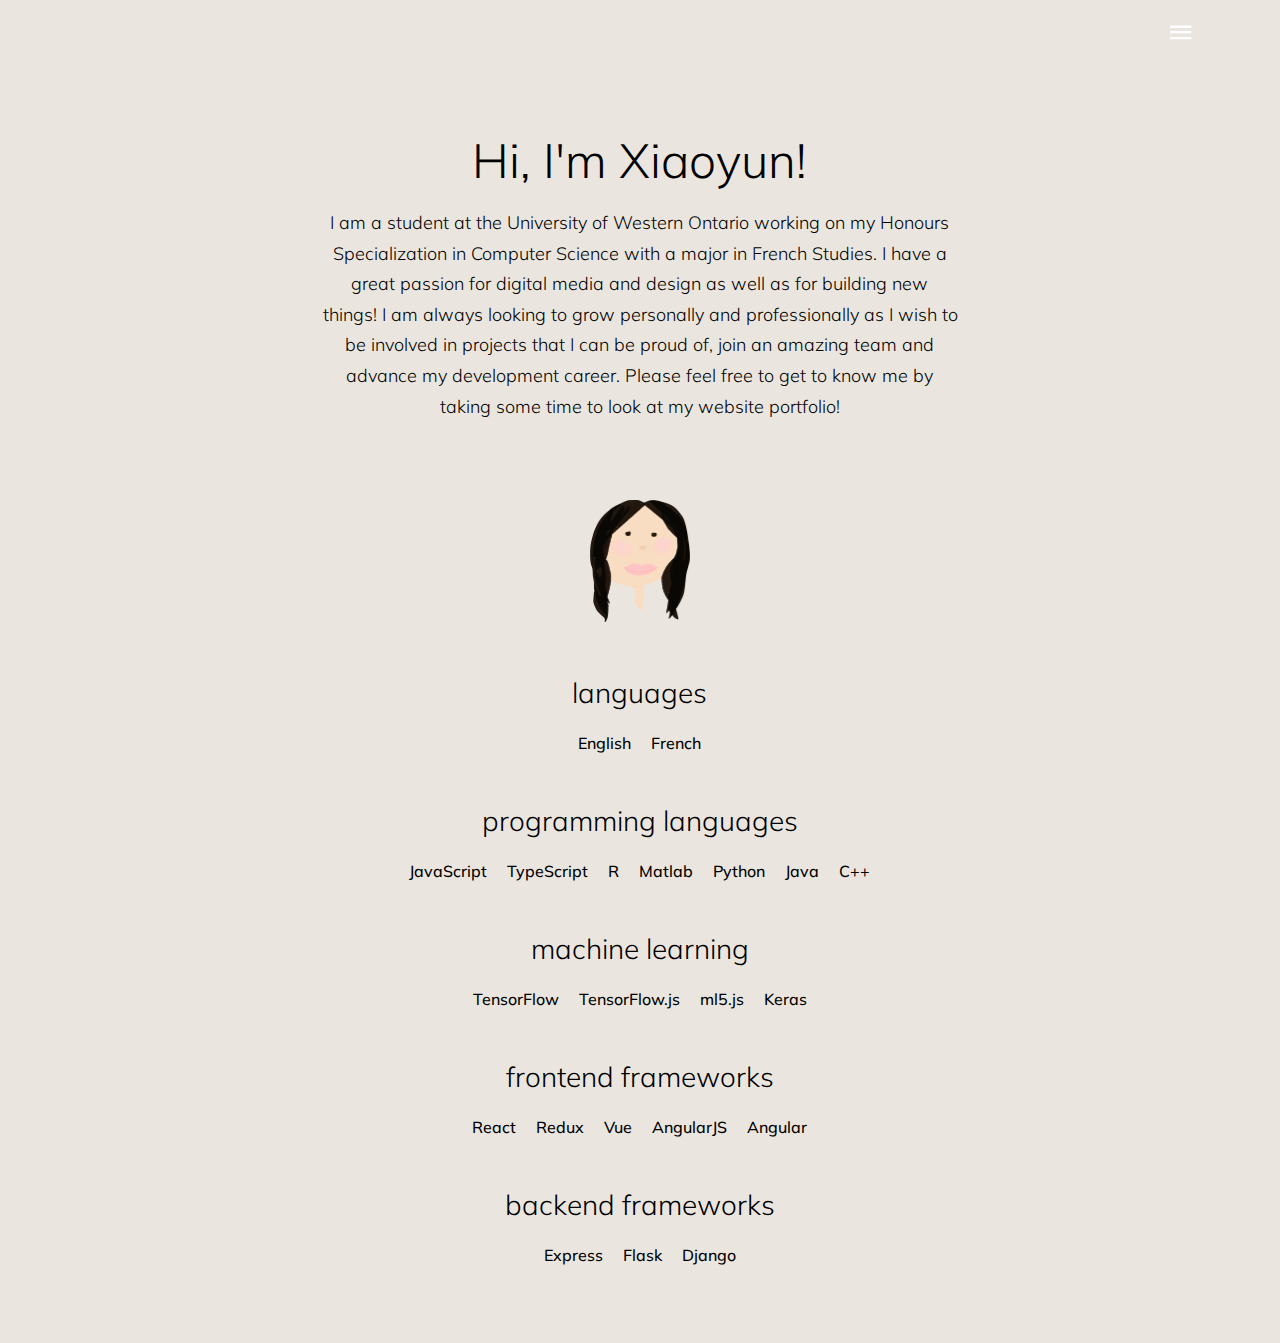
==== commit c831088f: "commit" ====
--- a/about.html
+++ b/about.html
@@ -27,7 +27,7 @@
   <body data-spy="scroll" data-target=".site-navbar-target" data-offset="300">
 
     
-    <div class="site-wrap" id="home-section">
+    <div class="site-wrap-xiao" id="home-section">
 
       <div class="site-mobile-menu site-navbar-target">
         <div class="site-mobile-menu-header">
@@ -84,8 +84,10 @@
                     <br>
                     <br>
                     <br>
+                    <div class= f> 
               <h1 class="mb-4 text-black">Hi, I'm Xiaoyun!</h1>
               <p class="mb-4 text-black">I am a student at the University of Western Ontario working on my Honours Specialization in Computer Science with a major in French Studies. I have a great passion for digital media and design as well as for building new things! I am always looking to grow personally and professionally as I wish to be involved in projects that I can be proud of, join an amazing team and advance my development career. Please feel free to get to know me by taking some time to look at my website portfolio! </p>
+                    </div>
                     <br>
                     <br>
                     <img src= "images/xia.png" align= "center" width="100px">
@@ -96,7 +98,7 @@
                     <h6 class="mb-4 text-black">English &nbsp; &nbsp; French</h6>
                     <br>
                     <h3 class="mb-4 text-black">programming languages</h3>
-                    <h6 class="mb-4 text-black">JavaScript &nbsp; &nbsp; TypeScript &nbsp; &nbsp; R &nbsp; &nbsp; Python &nbsp; &nbsp; Java &nbsp; &nbsp; C++</h6>
+                    <h6 class="mb-4 text-black">JavaScript &nbsp; &nbsp; TypeScript &nbsp; &nbsp; R &nbsp; &nbsp; Matlab &nbsp; &nbsp; Python &nbsp; &nbsp; Java &nbsp; &nbsp; C++</h6>
                     <br>
                     <h3 class="mb-4 text-black">machine learning</h3>
                     <h6 class="mb-4 text-black">TensorFlow &nbsp; &nbsp;  TensorFlow.js &nbsp; &nbsp;  ml5.js &nbsp; &nbsp;  Keras</h6>
@@ -108,14 +110,6 @@
                     <h6 class="mb-4 text-black">Express &nbsp; &nbsp; Flask &nbsp; &nbsp; Django</h6>
                     <br>
                     <br>
-                    
-                    
-
-
-                    
-
-                    
-
               
             </div>
           </div>
--- a/css/style.css
+++ b/css/style.css
@@ -1,3 +1,5 @@
+@media screen and (min-width: 660px) {
+
 /* Base */
 html {
   overflow-x: hidden; }
@@ -283,6 +285,14 @@
   .form-control:hover, .form-control:active, .form-control:focus {
     -webkit-box-shadow: none !important;
     box-shadow: none !important; }
+.site-wrap-xiao{
+        overflow: visible;   /*change to 'visible'*/
+
+}
+.globoftext{
+    overflow-x: visible;
+padding-top: 90%;
+}
 
 .site-section {
   padding: 2.5em 0; }
@@ -347,6 +357,8 @@
     .hover-bg-enlarge .bg-image-md-height {
       height: 300px !important; } }
 
+
+}
 .bg-image {
   background-size: cover;
   background-position: center center;
@@ -367,7 +379,8 @@
   .bg-image > .container {
     position: relative;
     z-index: 1; }
-
+.f{
+}
 @media (max-width: 991.98px) {
   .img-md-fluid {
     max-width: 100%; } }
@@ -1827,9 +1840,8 @@
 .typewriter {
     font-family: Open Sans, sans-serif;
 	display: inline-block;
-    font-weight: 400;
+    font-weight: 200;
     position: absolute;
-padding-left: 37%;
     
 
     
@@ -1841,7 +1853,7 @@
   	letter-spacing: 2px;
  	animation: typing 5s steps(30, end), blink .75s step-end infinite;
     white-space: nowrap;
-    font-size: 30px;
+    font-size: 20px;
     font-weight: 700;
     border-right: 4px solid orange;
     box-sizing: border-box;
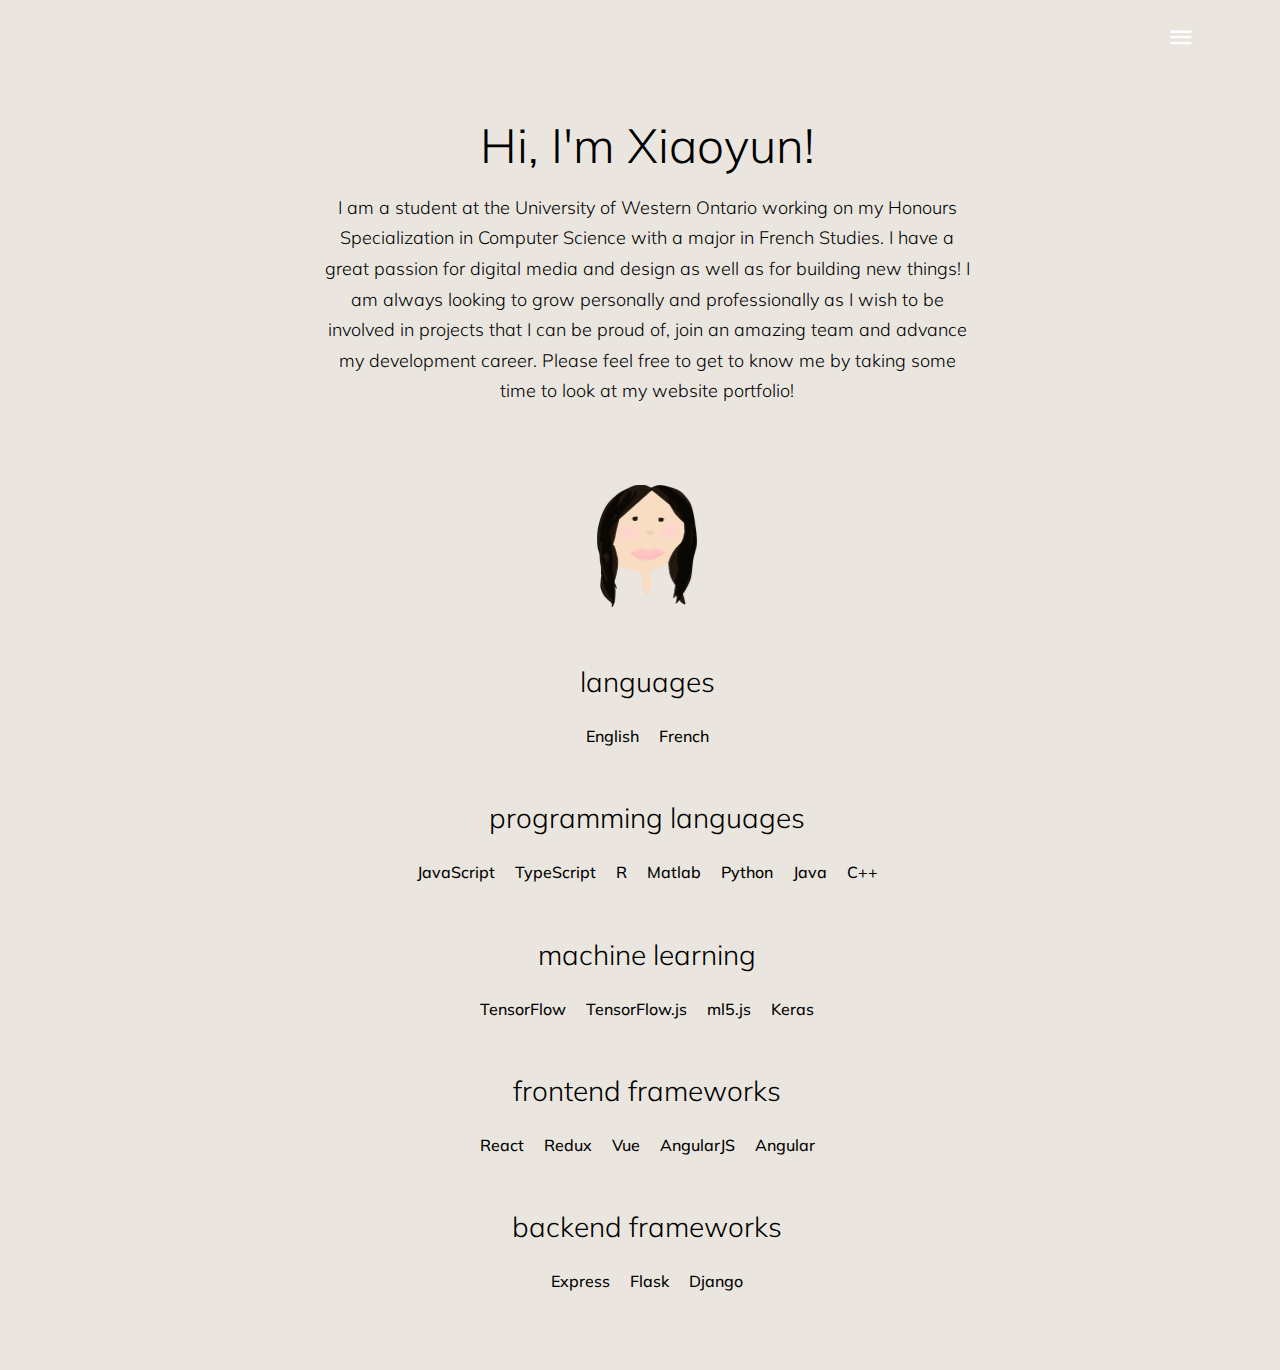
==== commit 82c86dfa: "work" ====
--- a/about.html
+++ b/about.html
@@ -87,7 +87,6 @@
                     <div class= f> 
               <h1 class="mb-4 text-black">Hi, I'm Xiaoyun!</h1>
               <p class="mb-4 text-black">I am a student at the University of Western Ontario working on my Honours Specialization in Computer Science with a major in French Studies. I have a great passion for digital media and design as well as for building new things! I am always looking to grow personally and professionally as I wish to be involved in projects that I can be proud of, join an amazing team and advance my development career. Please feel free to get to know me by taking some time to look at my website portfolio! </p>
-                    </div>
                     <br>
                     <br>
                     <img src= "images/xia.png" align= "center" width="100px">
@@ -110,6 +109,8 @@
                     <h6 class="mb-4 text-black">Express &nbsp; &nbsp; Flask &nbsp; &nbsp; Django</h6>
                     <br>
                     <br>
+                                            </div>
+
               
             </div>
           </div>
@@ -141,3 +142,7 @@
 
 </html>
 
+
+
+
+
--- a/css/style.css
+++ b/css/style.css
@@ -235,7 +235,9 @@
 h1, h2, h3, h4, h5,
 .h1, .h2, .h3, .h4, .h5 {
   font-weight: 300;
-  color: #000; }
+  color: #000;
+    line-height: 1.5;
+    }
 
 .border-2 {
   border-width: 2px; }
@@ -380,14 +382,18 @@
     position: relative;
     z-index: 1; }
 .f{
+margin-top: -45%;
+    position:absolute;
 }
 @media (max-width: 991.98px) {
+    
   .img-md-fluid {
     max-width: 100%; } }
 
 @media (max-width: 991.98px) {
   .display-1, .display-3 {
     font-size: 3rem; } }
+
 
 .play-single-big {
   width: 90px;
@@ -1878,4 +1884,8 @@
     50% { 
         border-color: orange; 
     }
+    
+mb-4 text-black{
+line-height: 1.5; 
+
 }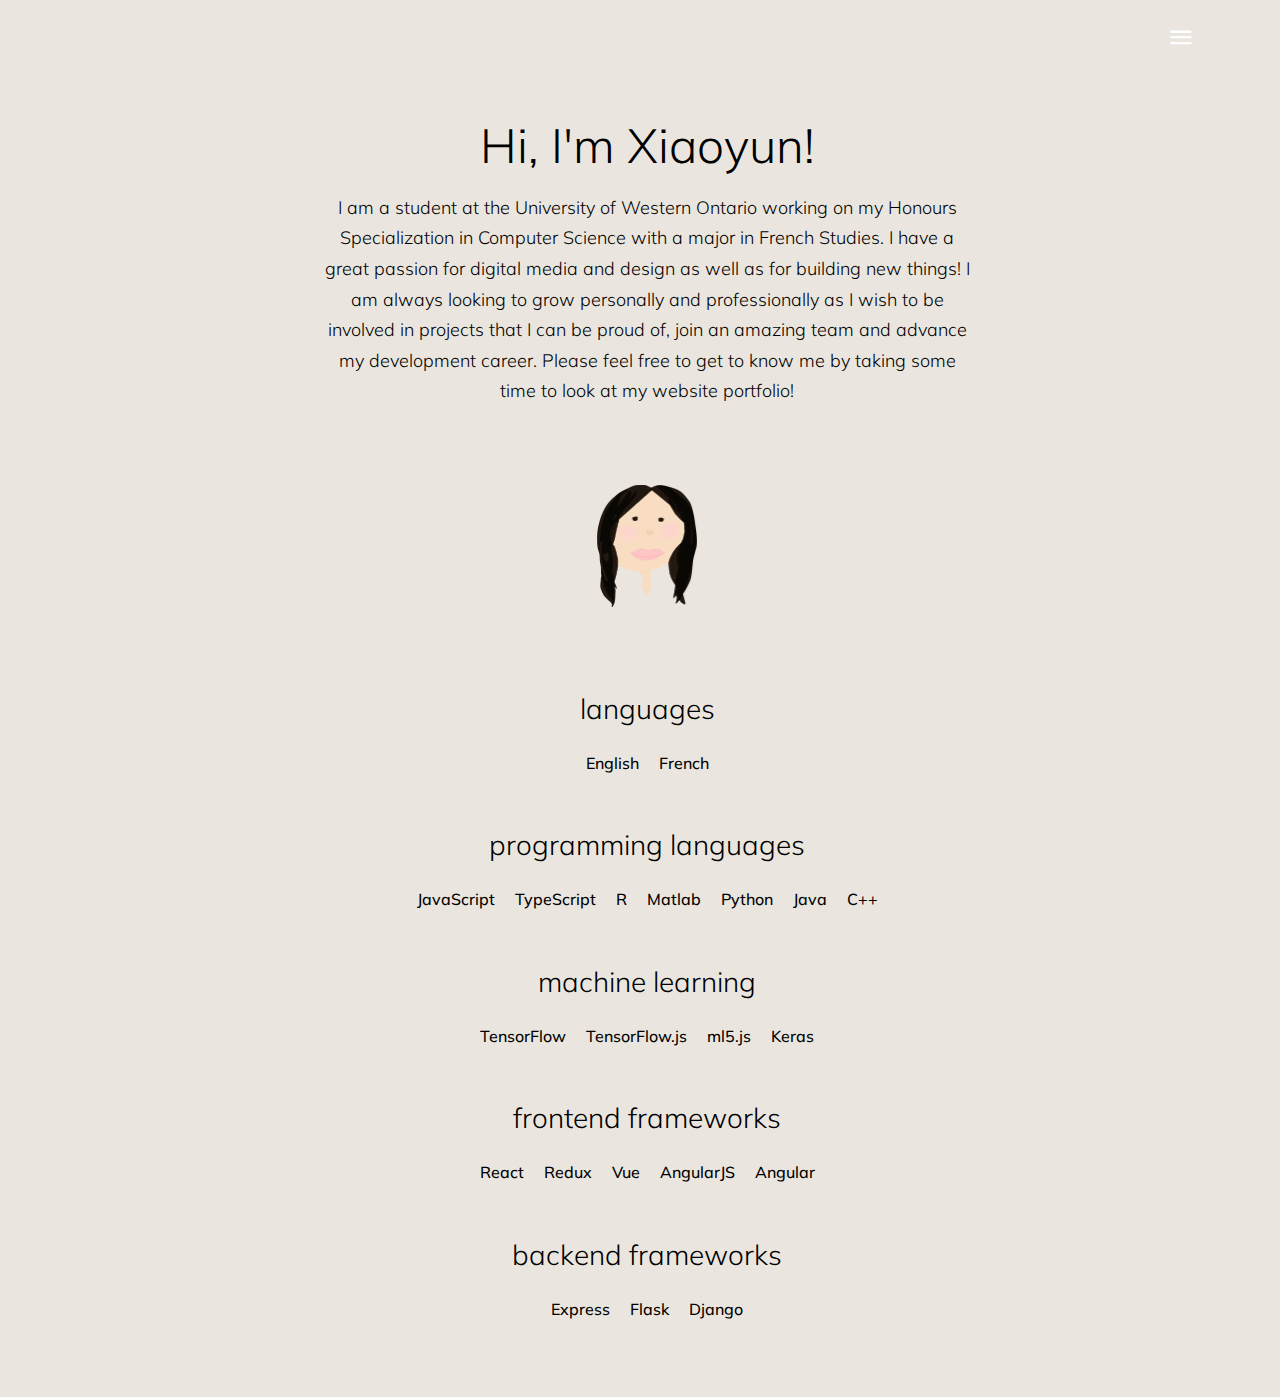
==== commit 64e3b5be: "about commit" ====
--- a/about.html
+++ b/about.html
@@ -92,7 +92,8 @@
                     <img src= "images/xia.png" align= "center" width="100px">
                     <br>
                     <br>
-                         <br>     
+                         <br>
+                        <br>
              <h3 class="mb-4 text-black">languages</h3>
                     <h6 class="mb-4 text-black">English &nbsp; &nbsp; French</h6>
                     <br>
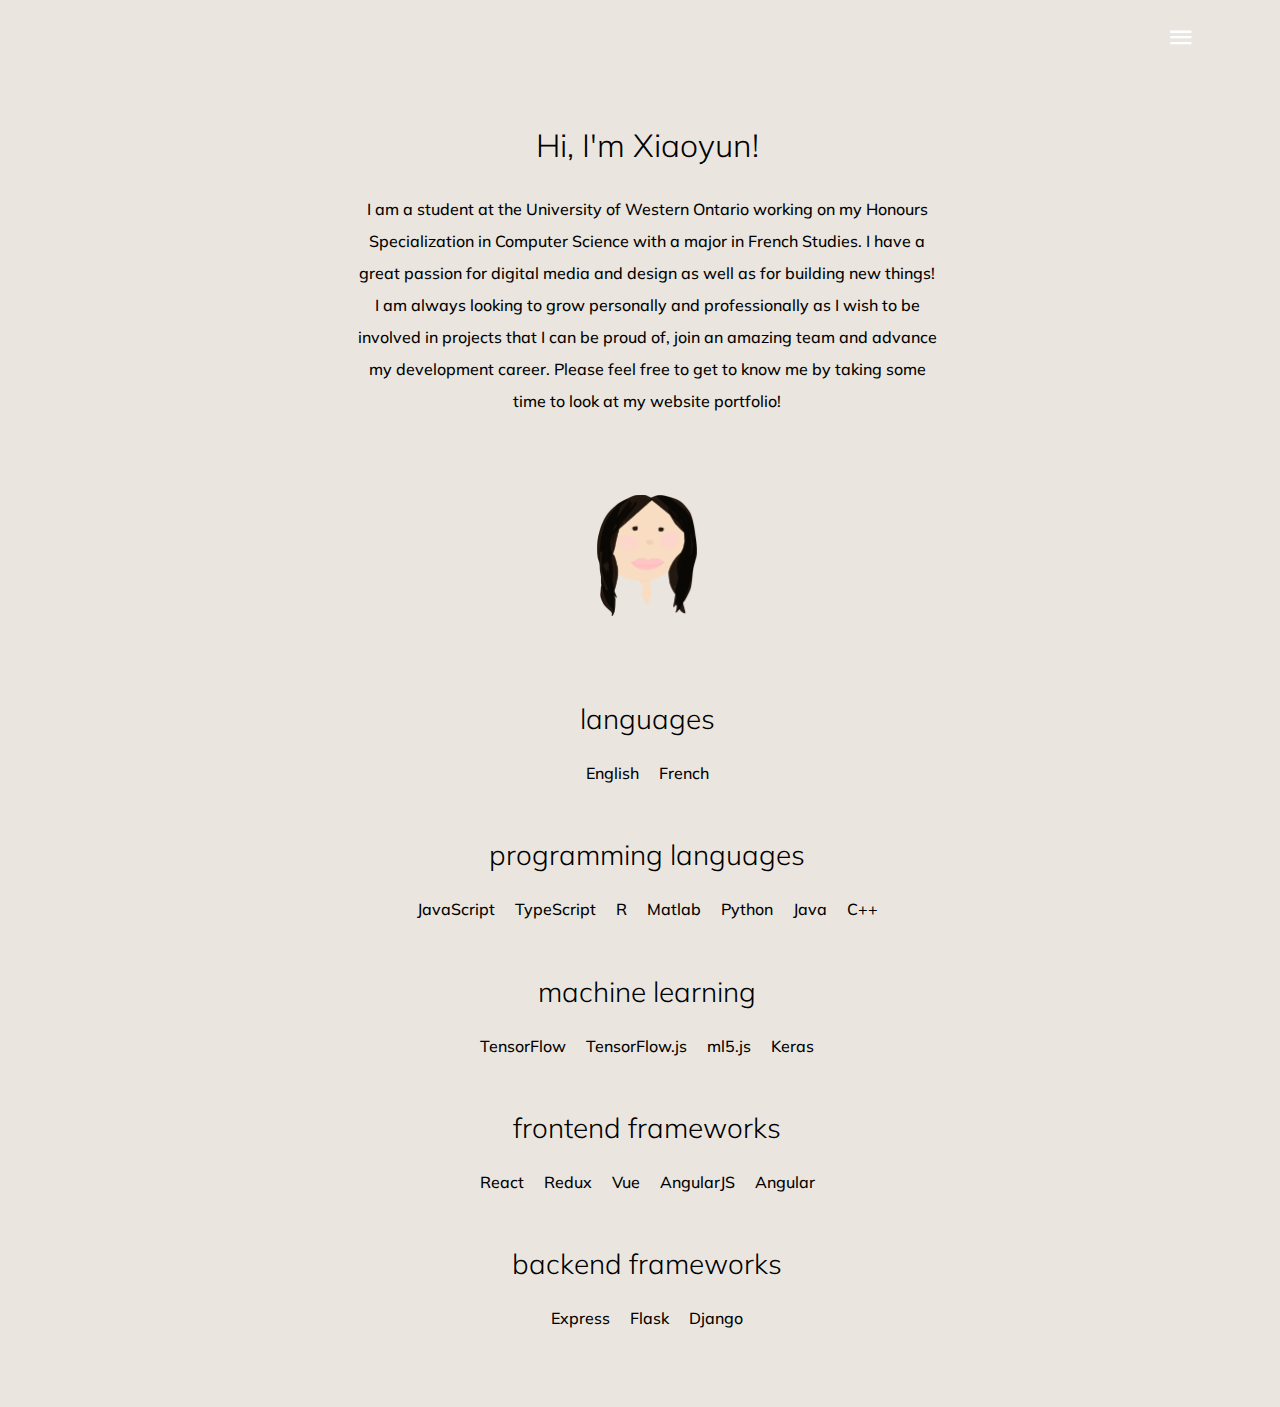
==== commit b654929e: "commit website" ====
--- a/about.html
+++ b/about.html
@@ -24,7 +24,8 @@
 
   </head>
 
-  <body data-spy="scroll" data-target=".site-navbar-target" data-offset="300">
+
+  <body data-spy="scroll" data-target=".site-navbar-target" data-offset="300" style="background-color: #EAE6DF">
 
     
     <div class="site-wrap-xiao" id="home-section">
@@ -85,8 +86,8 @@
                     <br>
                     <br>
                     <div class= f> 
-              <h1 class="mb-4 text-black">Hi, I'm Xiaoyun!</h1>
-              <p class="mb-4 text-black">I am a student at the University of Western Ontario working on my Honours Specialization in Computer Science with a major in French Studies. I have a great passion for digital media and design as well as for building new things! I am always looking to grow personally and professionally as I wish to be involved in projects that I can be proud of, join an amazing team and advance my development career. Please feel free to get to know me by taking some time to look at my website portfolio! </p>
+              <h2 class="mb-4 text-black" color="black">Hi, I'm Xiaoyun!</h2>
+              <h6 class="mb-4 text-black" color="black" style="line-height: 2">I am a student at the University of Western Ontario working on my Honours Specialization in Computer Science with a major in French Studies. I have a great passion for digital media and design as well as for building new things! I am always looking to grow personally and professionally as I wish to be involved in projects that I can be proud of, join an amazing team and advance my development career. Please feel free to get to know me by taking some time to look at my website portfolio!</h6>
                     <br>
                     <br>
                     <img src= "images/xia.png" align= "center" width="100px">
@@ -110,9 +111,7 @@
                     <h6 class="mb-4 text-black">Express &nbsp; &nbsp; Flask &nbsp; &nbsp; Django</h6>
                     <br>
                     <br>
-                                            </div>
-
-              
+                </div>
             </div>
           </div>
         </div>
--- a/css/style.css
+++ b/css/style.css
@@ -1,5 +1,5 @@
+
 @media screen and (min-width: 660px) {
-
 /* Base */
 html {
   overflow-x: hidden; }
@@ -214,8 +214,10 @@
   color: #EAE6DF !important;
     background-color: #EAE6DF;
   font-weight: 300;
-  font-size: 1rem; }
-
+  font-size: 1rem;
+background-size: cover;
+    }
+    
 ::-moz-selection {
   background: none;
   color: none; }
@@ -235,7 +237,7 @@
 h1, h2, h3, h4, h5,
 .h1, .h2, .h3, .h4, .h5 {
   font-weight: 300;
-  color: #000;
+  color: black;
     line-height: 1.5;
     }
 
@@ -264,9 +266,9 @@
     -webkit-box-shadow: none;
     box-shadow: none; }
   .btn.btn-outline-white {
-    border-color: #fff;
+    border-color: #000;
     background: transparent;
-    color: #fff; }
+    color: #000; }
     .btn.btn-outline-white:hover {
       background: #fff;
       border-color: #fff;
@@ -384,6 +386,8 @@
 .f{
 margin-top: -45%;
     position:absolute;
+    padding-left: 5%;
+    padding-right: 5%;
 }
 @media (max-width: 991.98px) {
     
@@ -1847,10 +1851,7 @@
     font-family: Open Sans, sans-serif;
 	display: inline-block;
     font-weight: 200;
-    position: absolute;
-    
-
-    
+    position: absolute;  
 }
 
 .typewriter-text {
@@ -1888,4 +1889,10 @@
 mb-4 text-black{
 line-height: 1.5; 
 
-}+} 
+body{
+    background-color: #EAE6DF;
+    overflow:auto;
+    background-size: 100% 100%;
+
+    }